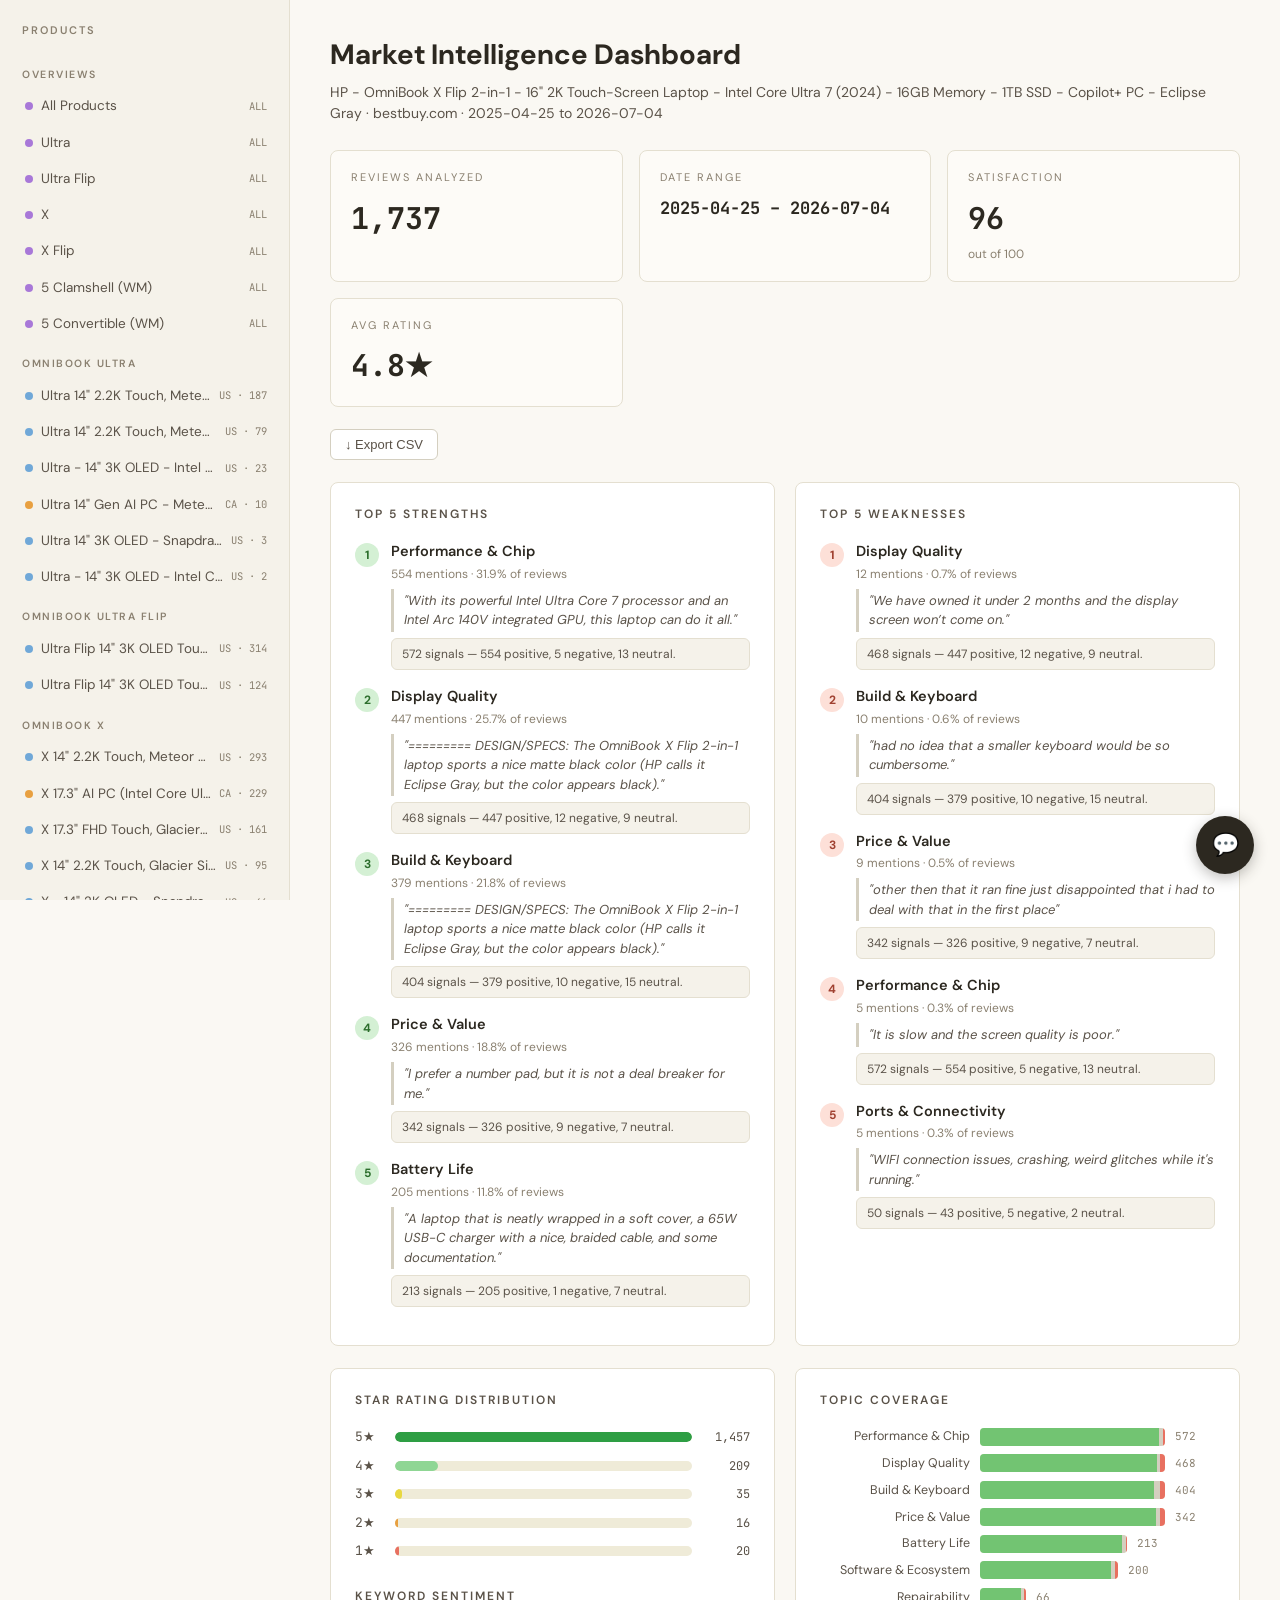
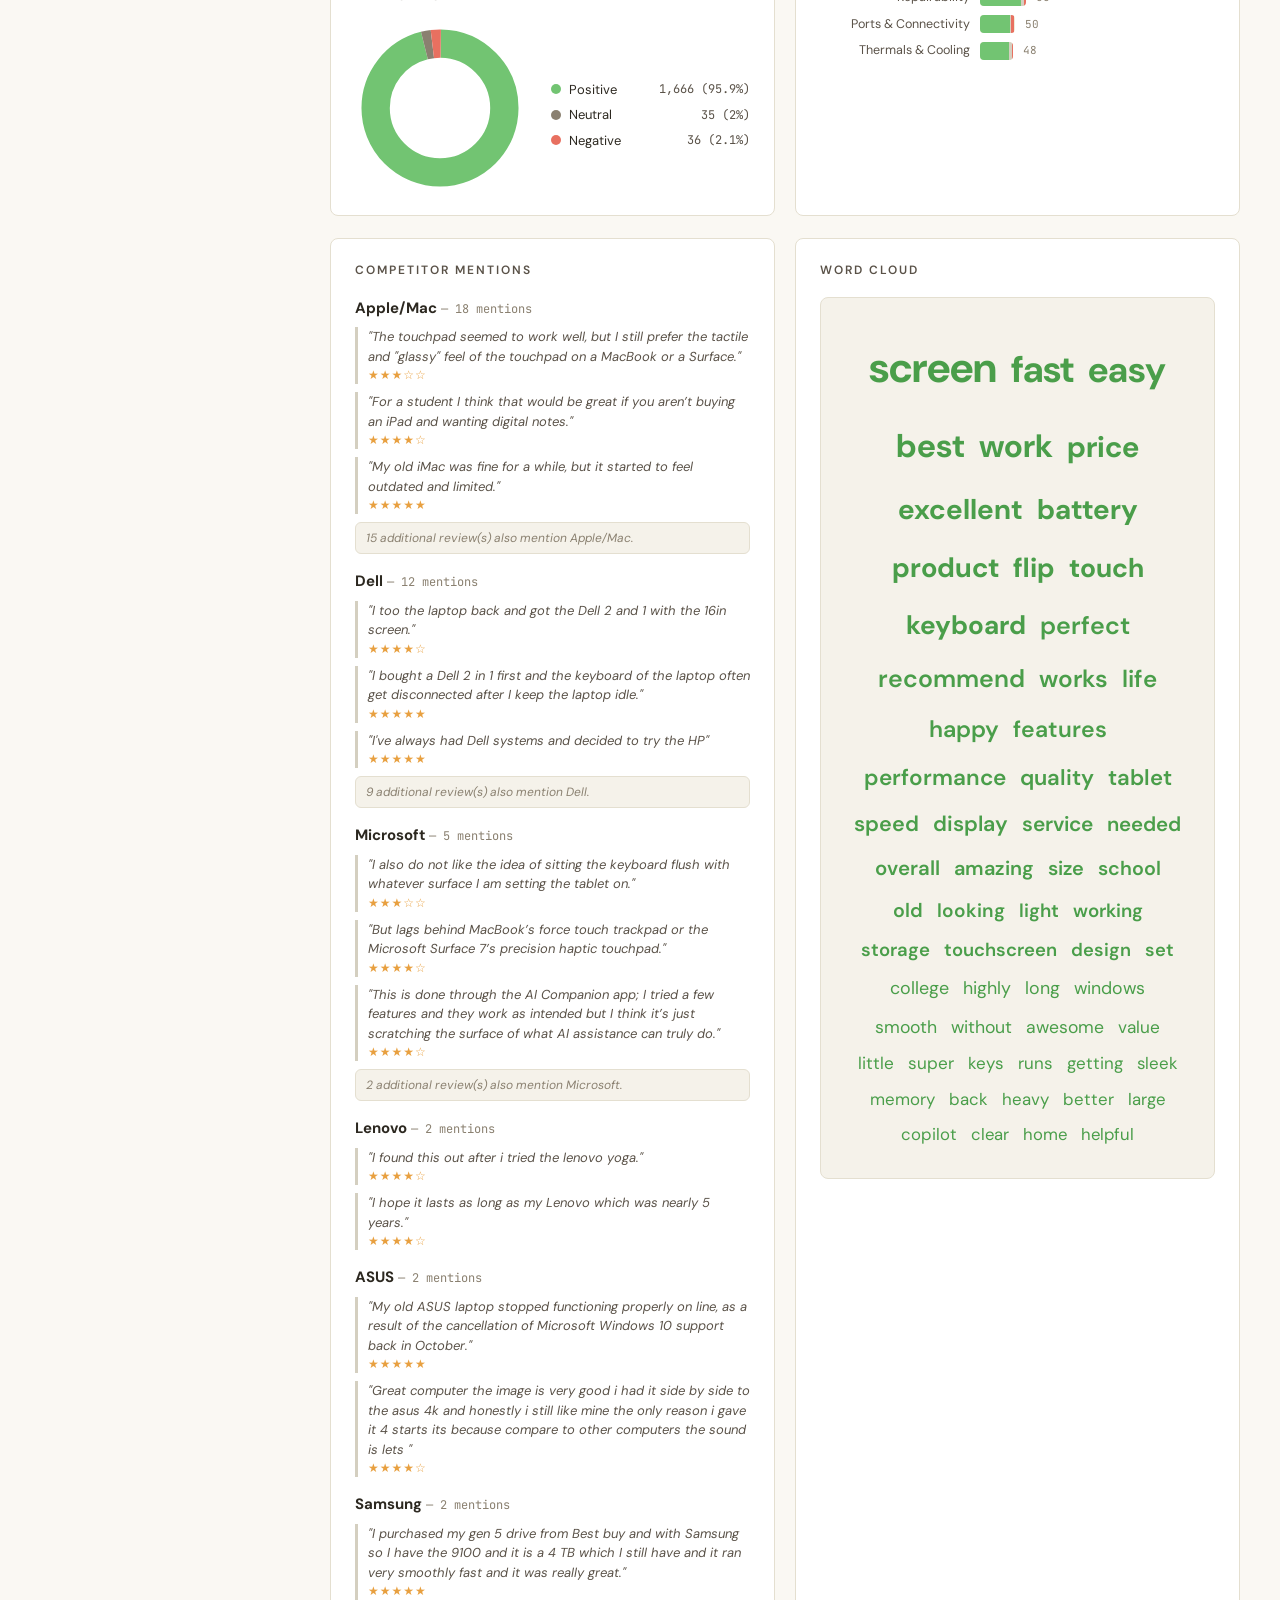
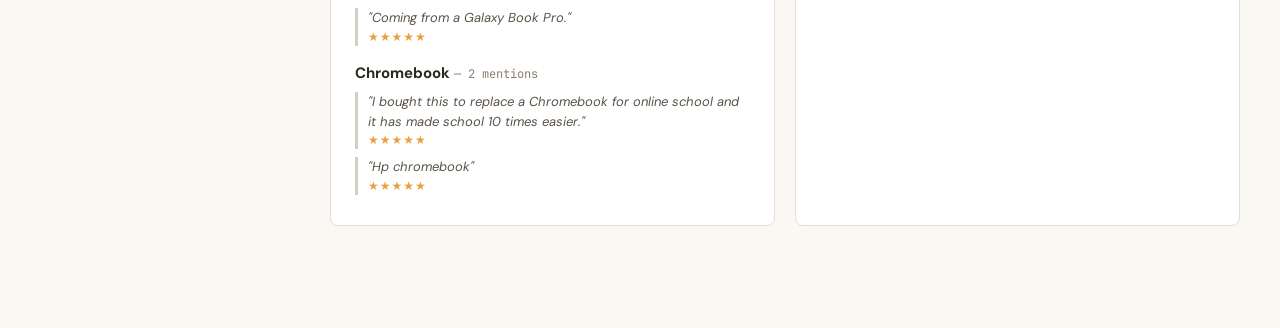
==== docs/index.html @ f69da423 "feat: add Walmart OmniBook 5 (14 SKUs, 851 reviews, clamshell/convertible series)" ====
<!DOCTYPE html>
<html lang="en">
<head>
<meta charset="UTF-8">
<meta name="viewport" content="width=device-width, initial-scale=1.0">
<title>Market Intelligence Dashboard — HP OmniBook Ultra / X</title>
<link rel="icon" href="data:image/svg+xml,<svg xmlns=%22http://www.w3.org/2000/svg%22 viewBox=%220 0 100 100%22><text y=%22.9em%22 font-size=%2290%22>📊</text></svg>">
<link href="https://fonts.googleapis.com/css2?family=JetBrains+Mono:wght@400;600;700&family=Instrument+Serif:ital@0;1&family=DM+Sans:wght@400;500;600;700&display=swap" rel="stylesheet">
<link rel="stylesheet" href="style-guide.css">
<style>
body { margin:0; display:flex; min-height:100vh; }
/* ── Sidebar ── */
#sidebar { width:290px; flex-shrink:0; background:var(--bg2); border-right:1px solid var(--border);
  padding:22px 0; position:sticky; top:0; height:100vh; overflow-y:auto; box-sizing:border-box; }
#sidebar h2 { font-size:11px; letter-spacing:2px; color:var(--text-mute); font-weight:600;
  text-transform:uppercase; padding:0 22px; margin:0 0 14px; }
.side-group { font-size:10.5px; letter-spacing:1.5px; text-transform:uppercase; color:var(--text-mute);
  padding:14px 22px 6px; font-weight:600; }
.side-item { display:flex; align-items:center; gap:8px; padding:8px 22px; cursor:pointer;
  font-size:13.5px; color:var(--text-mid); border-left:3px solid transparent; }
.side-item:hover { background:var(--bg3); }
.side-item.active { background:#fff; border-left-color:var(--accent); color:var(--text); font-weight:600; }
.side-dot { width:8px; height:8px; border-radius:50%; flex-shrink:0; }
.side-name { flex:1; overflow:hidden; text-overflow:ellipsis; white-space:nowrap; }
.side-meta { font-family:'JetBrains Mono',monospace; font-size:10.5px; color:var(--text-mute); }
/* ── Main ── */
#main { flex:1; padding:34px 40px 80px; max-width:1560px; box-sizing:border-box; min-width:0; }
#main h1 { font-family:'DM Sans',sans-serif; font-weight:700; font-size:28px; margin:0 0 6px; color:var(--text); }
.subtitle { color:var(--text-mid); font-size:14px; margin-bottom:26px; }
.kpi-row { display:grid; grid-template-columns:repeat(auto-fit,minmax(220px,1fr)); gap:16px; margin-bottom:22px; }
.kpi { background:var(--card2); border:1px solid var(--border); border-radius:var(--radius); padding:18px 20px; }
.kpi .lbl { font-size:11px; letter-spacing:2px; text-transform:uppercase; color:var(--text-mute); margin-bottom:10px; }
.kpi .val { font-family:'JetBrains Mono',monospace; font-size:30px; font-weight:700; color:var(--text); }
.kpi .sub { font-size:12px; color:var(--text-mute); margin-top:4px; }
.grid2 { display:grid; grid-template-columns:1fr 1fr; gap:20px; margin-bottom:22px; }
@media (max-width:1100px){ .grid2{grid-template-columns:1fr;} #sidebar{display:none;} }
.panel { background:var(--card); border:1px solid var(--border); border-radius:var(--radius); padding:22px 24px; }
.panel h3 { font-size:12px; letter-spacing:2px; text-transform:uppercase; color:var(--text-mid);
  font-weight:600; margin:0 0 18px; }
/* S&W */
.sw-item { display:flex; gap:12px; margin-bottom:16px; }
.sw-num { width:24px; height:24px; border-radius:50%; display:flex; align-items:center; justify-content:center;
  font-size:12px; font-weight:700; flex-shrink:0; margin-top:2px; }
.sw-num.s { background:var(--hl-green); color:#2c6e2c; }
.sw-num.w { background:var(--hl-red); color:#a04030; }
.sw-body { flex:1; min-width:0; }
.sw-theme { font-weight:600; font-size:14.5px; color:var(--text); }
.sw-meta { font-size:12px; color:var(--text-mute); margin:2px 0 6px; }
.sw-quote { border-left:3px solid var(--border2); padding:2px 0 2px 10px; font-style:italic;
  font-size:13px; color:var(--text-mid); margin-bottom:6px; }
.sw-signal { background:var(--bg2); border:1px solid var(--border); border-radius:6px; font-size:12px;
  color:var(--text-mid); padding:6px 10px; }
/* bars */
.star-row { display:flex; align-items:center; gap:10px; margin-bottom:9px; font-size:13px; }
.star-lab { width:30px; font-family:'JetBrains Mono',monospace; color:var(--text-mid); }
.star-track { flex:1; height:10px; background:var(--bg3); border-radius:5px; overflow:hidden; }
.star-fill { height:100%; border-radius:5px; }
.star-n { width:48px; text-align:right; font-family:'JetBrains Mono',monospace; font-size:12px; color:var(--text-mid); }
.topic-row { display:flex; align-items:center; gap:10px; margin-bottom:8px; font-size:12.5px; }
.topic-lab { width:150px; text-align:right; color:var(--text-mid); flex-shrink:0; }
.topic-track { flex:1; height:18px; background:var(--bg3); border-radius:4px; overflow:hidden; display:flex; }
.topic-track div { height:100%; }
.topic-n { width:40px; font-family:'JetBrains Mono',monospace; font-size:11px; color:var(--text-mute); }
/* donut legend */
.legend { display:flex; flex-direction:column; gap:6px; font-size:13px; margin-top:14px; }
.legend div { display:flex; align-items:center; gap:8px; }
.legend .sw { width:10px; height:10px; border-radius:50%; }
.legend .n { margin-left:auto; font-family:'JetBrains Mono',monospace; font-size:12px; color:var(--text-mid); }
/* competitors / wordcloud */
.comp-brand { font-weight:700; font-size:15px; margin:16px 0 8px; }
.comp-brand span { font-family:'JetBrains Mono',monospace; font-size:12px; color:var(--text-mute); font-weight:400; }
.comp-quote { border-left:3px solid var(--border2); padding-left:10px; margin-bottom:8px; }
.comp-quote .q { font-style:italic; font-size:13px; color:var(--text-mid); }
.comp-quote .stars { color:#e8a040; font-size:12px; letter-spacing:1px; }
.comp-rest { background:var(--bg2); border:1px solid var(--border); border-radius:6px; padding:6px 10px;
  font-size:12px; color:var(--text-mute); font-style:italic; margin:8px 0 4px; }
#wordcloud { background:var(--bg2); border:1px solid var(--border); border-radius:var(--radius);
  padding:26px; text-align:center; line-height:2.1; }
#wordcloud span { margin:0 7px; display:inline-block; }
.btn-export { display:inline-block; margin-bottom:22px; padding:7px 14px; background:var(--card);
  border:1px solid var(--border2); border-radius:6px; font-size:13px; cursor:pointer; color:var(--text-mid); }
.btn-export:hover { background:var(--bg2); }
#loadmsg { color:var(--text-mute); text-align:center; padding:80px 0; font-size:14px; }
/* planner view */
.ptable { width:100%; border-collapse:collapse; font-size:12.5px; }
.ptable th { text-align:left; font-size:10.5px; letter-spacing:1.5px; text-transform:uppercase;
  color:var(--text-mute); padding:6px 10px; border-bottom:1px solid var(--border2); }
.ptable td { padding:7px 10px; border-bottom:1px solid var(--border); color:var(--text-mid); vertical-align:top; }
.ptable td.mono, .ptable .mono td { font-family:'JetBrains Mono',monospace; font-size:11.5px; }
.ptable tr:last-child td { border-bottom:none; }
.pill { display:inline-block; padding:2px 8px; border-radius:10px; font-size:11px; margin:1px 2px 1px 0; }
.pill.bad { background:var(--hl-red); color:#a04030; }
.pill.good { background:var(--hl-green); color:#2c6e2c; }
.callout { border-radius:8px; padding:14px 16px; font-size:13.5px; margin-bottom:14px; }
.callout.good { background:var(--hl-green); border:1px solid var(--hl-green-b); color:#234f23; }
.callout.warn { background:var(--hl-yellow); border:1px solid var(--hl-yellow-b); color:#5a5220; }
.heatcell { display:inline-block; min-width:38px; text-align:center; border-radius:4px; padding:2px 4px;
  font-family:'JetBrains Mono',monospace; font-size:11px; }
</style>
<style>
/* ── AI chat (bottom-right) ── */
#aiToggle { position:fixed; right:26px; bottom:26px; width:58px; height:58px; border-radius:50%;
  background:#2c2820; color:#fff; border:none; cursor:pointer; font-size:22px; z-index:60;
  box-shadow:0 4px 14px rgba(44,40,32,.3); }
#aiPanel { position:fixed; right:26px; bottom:96px; width:390px; max-height:560px; background:var(--card);
  border:1px solid var(--border2); border-radius:12px; box-shadow:0 8px 30px rgba(44,40,32,.18);
  display:none; flex-direction:column; overflow:hidden; z-index:60; }
#aiPanel.open { display:flex; }
.ai-head { padding:14px 16px; background:var(--bg2); border-bottom:1px solid var(--border);
  font-weight:600; font-size:14px; display:flex; justify-content:space-between; align-items:center; }
.ai-head button { border:none; background:none; cursor:pointer; font-size:16px; color:var(--text-mute); }
.ai-ctx { font-size:11px; color:var(--text-mute); font-weight:400; margin-top:2px; }
#aiMsgs { flex:1; overflow-y:auto; padding:14px; display:none; flex-direction:column; gap:10px; min-height:200px; }
.msg { max-width:85%; padding:9px 12px; border-radius:10px; font-size:13px; line-height:1.5; white-space:pre-wrap; }
.msg.user { align-self:flex-end; background:var(--hl-blue); color:var(--text); }
.msg.bot { align-self:flex-start; background:var(--bg2); border:1px solid var(--border); color:var(--text); }
.msg.bot table { border-collapse:collapse; margin:6px 0; font-size:11.5px; display:block;
  overflow-x:auto; max-width:100%; white-space:nowrap; }
.msg.bot td, .msg.bot th { border:1px solid var(--border2); padding:4px 8px; text-align:left; }
.msg.bot th { background:var(--bg3); font-weight:600; }
.msg.bot code { background:var(--bg3); padding:1px 4px; border-radius:4px; font-size:11px; }
.msg.sys { align-self:center; font-size:12px; color:var(--text-mute); background:none; }
#aiLogin { padding:22px 18px; display:flex; flex-direction:column; gap:10px; }
#aiLogin input, #aiInputRow input { padding:9px 12px; border:1px solid var(--border2); border-radius:8px;
  font-size:13px; font-family:'DM Sans',sans-serif; outline:none; background:var(--card2); color:var(--text); }
#aiLogin button, #aiInputRow button { padding:9px 14px; background:#2c2820; color:#fff; border:none;
  border-radius:8px; font-size:13px; cursor:pointer; }
#aiErr { color:var(--red); font-size:12px; min-height:14px; }
#aiQuick { display:none; flex-wrap:wrap; gap:6px; padding:0 14px 10px; }
#aiQuick button { font-size:11.5px; padding:5px 10px; border-radius:20px; border:1px solid var(--border2);
  background:var(--card2); cursor:pointer; color:var(--text-mid); }
#aiInputRow { display:none; gap:8px; padding:12px 14px; border-top:1px solid var(--border); }
#aiInputRow input { flex:1; }
</style>
</head>
<body>
<nav id="sidebar">
  <h2>Products</h2>
  <div id="sideList"></div>
</nav>
<main id="main">
  <h1>Market Intelligence Dashboard</h1>
  <div class="subtitle" id="subtitle">Loading…</div>
  <div id="loadmsg">Loading data…</div>
  <div id="content" style="display:none">
    <div class="kpi-row">
      <div class="kpi"><div class="lbl">Reviews Analyzed</div><div class="val" id="kTotal">–</div></div>
      <div class="kpi"><div class="lbl">Date Range</div><div class="val" id="kRange" style="font-size:17px;line-height:1.5">–</div></div>
      <div class="kpi"><div class="lbl">Satisfaction</div><div class="val" id="kSat">–</div><div class="sub">out of 100</div></div>
      <div class="kpi"><div class="lbl">Avg Rating</div><div class="val" id="kAvg">–</div></div>
    </div>
    <button class="btn-export" id="btnCsv">↓ Export CSV</button>
    <div class="grid2">
      <div class="panel"><h3>Top 5 Strengths</h3><div id="strengths"></div></div>
      <div class="panel"><h3>Top 5 Weaknesses</h3><div id="weaknesses"></div></div>
    </div>
    <div class="grid2">
      <div class="panel">
        <h3>Star Rating Distribution</h3><div id="starBars"></div>
        <h3 style="margin-top:26px">Keyword Sentiment</h3>
        <div style="display:flex;align-items:center;gap:26px">
          <svg id="donut" width="170" height="170" viewBox="0 0 42 42"></svg>
          <div class="legend" id="sentLegend" style="flex:1"></div>
        </div>
      </div>
      <div class="panel"><h3>Topic Coverage</h3><div id="topicBars"></div></div>
    </div>
    <div class="grid2">
      <div class="panel"><h3>Competitor Mentions</h3><div id="competitors"></div></div>
      <div class="panel"><h3>Word Cloud</h3><div id="wordcloud"></div></div>
    </div>
    <div id="plannerWrap" style="display:none">
      <div class="grid2">
        <div class="panel">
          <h3>Planner · Iteration Priorities <span style="letter-spacing:0;text-transform:none;font-weight:400;color:var(--text-mute)">(attention × pain)</span></h3>
          <div id="pCallouts"></div>
          <table class="ptable"><thead><tr><th>#</th><th>Topic</th><th>Attention</th><th>Neg rate</th><th>Priority</th></tr></thead>
          <tbody id="pPriorities"></tbody></table>
        </div>
        <div class="panel">
          <h3>Planner · Launch-Wave Cohorts <span style="letter-spacing:0;text-transform:none;font-weight:400;color:var(--text-mute)">(by first-review year)</span></h3>
          <table class="ptable"><thead><tr><th>Wave</th><th>Models</th><th>Reviews</th><th>Avg ★</th><th>Neg %</th><th>Top complaints</th></tr></thead>
          <tbody id="pCohorts"></tbody></table>
          <h3 style="margin-top:22px">Planner · Quarterly Quality Trend</h3>
          <table class="ptable mono"><thead><tr id="pQHead"></tr></thead><tbody id="pQuarterly"></tbody></table>
        </div>
      </div>
      <div class="panel" style="margin-bottom:22px">
        <h3>Planner · Model Breakdown</h3>
        <table class="ptable"><thead><tr><th>Model</th><th>Mkt</th><th>Reviews</th><th>Avg ★</th><th>Sat %</th><th>First review</th><th>Top complaint</th></tr></thead>
        <tbody id="pBreakdown"></tbody></table>
      </div>
    </div>
  </div>
</main>
<button id="aiToggle" title="Ask AI">💬</button>
<div id="aiPanel">
  <div class="ai-head">
    <div>Review AI Assistant<div class="ai-ctx" id="aiCtx"></div></div>
    <button id="aiClose">✕</button>
  </div>
  <div id="aiLogin">
    <div style="font-size:13px;color:var(--text-mid)">Enter your team access token to start.</div>
    <input type="password" id="aiToken" placeholder="Access token">
    <button id="aiLoginBtn">Enter</button>
    <div id="aiErr"></div>
  </div>
  <div id="aiMsgs"></div>
  <div id="aiQuick">
    <button data-q="What are the most common complaints about this product?">Common complaints</button>
    <button data-q="Summarize the top strengths with examples.">Top strengths</button>
    <button data-q="How does it compare with competitors mentioned in reviews?">vs competitors</button>
  </div>
  <div id="aiInputRow">
    <input id="aiInput" placeholder="Ask about this product's reviews…">
    <button id="aiSend">Send</button>
  </div>
</div>
<script>
const SERIES_LABEL = {Ultra:"OmniBook Ultra", UltraFlip:"OmniBook Ultra Flip", X:"OmniBook X", XFlip:"OmniBook X Flip", FiveClamshell:"OmniBook 5 Clamshell (Walmart)", FiveConvertible:"OmniBook 5 Convertible (Walmart)"};
const SERIES_ORDER = ["Ultra","UltraFlip","X","XFlip","FiveClamshell","FiveConvertible"];
const COLORS = {pos:"#72c472", neu:"#8a8070", neg:"#e87060"};
const OVERVIEWS = [
  {product_key:"all",              name:"All Products",   series_label:"Portfolio"},
  {product_key:"series_ultra",     name:"Ultra",          series_label:"Series"},
  {product_key:"series_ultraflip", name:"Ultra Flip",     series_label:"Series"},
  {product_key:"series_x",         name:"X",              series_label:"Series"},
  {product_key:"series_xflip",     name:"X Flip",         series_label:"Series"},
  {product_key:"series_5clam",     name:"5 Clamshell (WM)", series_label:"Series"},
  {product_key:"series_5flip",     name:"5 Convertible (WM)", series_label:"Series"},
];
let manifest = [], current = null, reviewsCache = {};

const $ = id => document.getElementById(id);
const esc = s => (s||"").replace(/[&<>"]/g, c => ({"&":"&amp;","<":"&lt;",">":"&gt;",'"':"&quot;"}[c]));

async function j(path) { const r = await fetch(path); if (!r.ok) throw new Error(path+" → "+r.status); return r.json(); }

async function init() {
  try { manifest = (await j("data/manifest.json")).products || (await j("data/manifest.json")); }
  catch (e) { $("loadmsg").textContent = "Could not load manifest: " + e.message +
    " — if opening locally, run: python -m http.server 8080 (fetch is blocked on file://)"; return; }
  if (!Array.isArray(manifest)) manifest = Object.values(manifest);
  manifest.forEach(p => { p.review_count = p.review_count ?? p.total ?? 0; });
  manifest = manifest.filter(p => p.review_count > 0);
  renderSidebar();
  const fromHash = location.hash.slice(1);
  const first = manifest.find(p => p.product_key === fromHash) ||
                manifest.slice().sort((a,b)=>(b.review_count||0)-(a.review_count||0))[0];
  if (first) select(first.product_key);
}

function renderSidebar() {
  const box = $("sideList"); box.innerHTML = "";
  const og = document.createElement("div");
  og.className = "side-group"; og.textContent = "Overviews";
  box.appendChild(og);
  for (const o of OVERVIEWS) {
    const el = document.createElement("div");
    el.className = "side-item"; el.id = "side_" + o.product_key;
    el.innerHTML = `<span class="side-dot" style="background:var(--hl-purple-b)"></span>
      <span class="side-name">${esc(o.name)}</span><span class="side-meta">ALL</span>`;
    el.onclick = () => select(o.product_key);
    box.appendChild(el);
  }
  for (const s of SERIES_ORDER) {
    const items = manifest.filter(p => p.series === s);
    if (!items.length) continue;
    const g = document.createElement("div");
    g.className = "side-group"; g.textContent = SERIES_LABEL[s] || s;
    box.appendChild(g);
    items.sort((a,b)=>(b.review_count||0)-(a.review_count||0));
    for (const p of items) {
      const el = document.createElement("div");
      el.className = "side-item"; el.id = "side_" + p.product_key;
      const dot = p.retailer === "walmart" ? "var(--hl-yellow-b)" : (p.market === "US" ? "var(--accent)" : "var(--hl-orange-b)");
      const mkt = p.retailer === "walmart" ? "WM" : p.market;
      el.innerHTML = `<span class="side-dot" style="background:${dot}"></span>
        <span class="side-name" title="${esc(p.name)}">${esc(shortName(p))}</span>
        <span class="side-meta">${mkt} · ${p.review_count ?? "?"}</span>`;
      el.onclick = () => select(p.product_key);
      box.appendChild(el);
    }
  }
}

function shortName(p) {
  let n = (p.name||p.product_key).replace(/^HP\s*[-–]?\s*/i,"").replace(/OmniBook\s*/i,"")
    .replace(/(Copilot\+?\s*PC|2[- ]in[- ]1|Touch[- ]?Screen|Touchscreen|Laptop)/gi,"").replace(/\s+/g," ").trim();
  return n.length > 34 ? n.slice(0,34)+"…" : n;
}

async function select(key) {
  const ov = OVERVIEWS.find(o => o.product_key === key);
  current = ov ? { ...ov, market:"US+CA", review_count:0, overview:true }
              : manifest.find(p => p.product_key === key);
  if (!current) return;
  location.hash = key;
  document.querySelectorAll(".side-item").forEach(e => e.classList.remove("active"));
  const el = $("side_"+key); if (el) el.classList.add("active");
  $("loadmsg").style.display = "block"; $("content").style.display = "none";
  try {
    const base = "data/" + key + "/";
    const [summary, topics, sw, wc, comp] = await Promise.all([
      j(base+"summary.json"), j(base+"topics.json"), j(base+"strengths_weaknesses.json"),
      j(base+"wordcloud.json"), j(base+"competitors_detail.json")]);
    render(summary, topics, sw, wc, comp);
    if (current.overview) {
      try {
        const [planner, breakdown] = await Promise.all([j(base+"planner.json"), j(base+"products_breakdown.json")]);
        renderPlanner(planner, breakdown);
        current.review_count = planner.reviews_total;
        $("plannerWrap").style.display = "block";
      } catch (e) { $("plannerWrap").style.display = "none"; }
    } else {
      $("plannerWrap").style.display = "none";
    }
    $("aiCtx").textContent = "Context: " + (current.overview ? current.name + " overview" : shortName(current)) + " (" + current.market + ")";
  } catch (e) { $("loadmsg").textContent = "Could not load product data: " + e.message; return; }
  $("loadmsg").style.display = "none"; $("content").style.display = "block";
}
function render(s, topics, sw, wc, comp) {
  $("subtitle").textContent = s.product + " · " + (s.source || ("Best Buy " + s.market)) + " · " + s.date_range;
  $("kTotal").textContent = s.total.toLocaleString();
  $("kRange").textContent = s.date_range.replace(" to ", " – ");
  $("kSat").textContent = Math.round(s.satisfaction_score);
  $("kAvg").textContent = s.avg_rating.toFixed(1) + "★";

  // S&W
  for (const [id, list, cls] of [["strengths", sw.strengths, "s"], ["weaknesses", sw.weaknesses, "w"]]) {
    $(id).innerHTML = list.map((it, i) => {
      const t = topics.find(t => t.label === it.theme) || {};
      return `<div class="sw-item"><div class="sw-num ${cls}">${i+1}</div><div class="sw-body">
        <div class="sw-theme">${esc(it.theme)}</div>
        <div class="sw-meta">${it.count} mentions · ${it.pct_of_reviews}% of reviews</div>
        ${(it.quotes||[]).slice(0,1).map(q => `<div class="sw-quote">"${esc(q)}"</div>`).join("")}
        <div class="sw-signal">${t.total||0} signals — ${t.positive||0} positive, ${t.negative||0} negative, ${t.neutral||0} neutral.</div>
      </div></div>`;
    }).join("");
  }

  // Star bars
  const starColors = {5:"#2e9e44",4:"#8fd694",3:"#e8d840",2:"#e8a040",1:"#e87060"};
  const maxStar = Math.max(...Object.values(s.star_distribution), 1);
  $("starBars").innerHTML = [5,4,3,2,1].map(st => {
    const n = s.star_distribution[st] || 0;
    return `<div class="star-row"><span class="star-lab">${st}★</span>
      <div class="star-track"><div class="star-fill" style="width:${n/maxStar*100}%;background:${starColors[st]}"></div></div>
      <span class="star-n">${n.toLocaleString()}</span></div>`;
  }).join("");

  // Donut (SVG)
  const seg = [["positive",COLORS.pos],["neutral",COLORS.neu],["negative",COLORS.neg]];
  let off = 25, svg = "";
  for (const [k, col] of seg) {
    const pct = s.sentiment[k+"_pct"];
    svg += `<circle cx="21" cy="21" r="15.9" fill="none" stroke="${col}" stroke-width="7"
      stroke-dasharray="${pct} ${100-pct}" stroke-dashoffset="${off}"></circle>`;
    off -= pct;
  }
  $("donut").innerHTML = svg;
  $("sentLegend").innerHTML = seg.map(([k,col]) =>
    `<div><span class="sw" style="background:${col}"></span>${k[0].toUpperCase()+k.slice(1)}
     <span class="n">${s.sentiment[k].toLocaleString()} (${s.sentiment[k+"_pct"]}%)</span></div>`).join("");

  // Topic coverage
  const maxT = Math.max(...topics.map(t => t.total), 1);
  $("topicBars").innerHTML = topics.map(t => {
    const w = t.total / maxT * 100;
    const pp = t.total ? t.positive/t.total*100 : 0, np = t.total ? t.negative/t.total*100 : 0;
    return `<div class="topic-row"><span class="topic-lab">${esc(t.label)}</span>
      <div class="topic-track" style="max-width:${w}%">
        <div style="width:${pp}%;background:${COLORS.pos}"></div>
        <div style="width:${100-pp-np}%;background:#d4cfc0"></div>
        <div style="width:${np}%;background:${COLORS.neg}"></div>
      </div><span class="topic-n">${t.total}</span></div>`;
  }).join("");

  // Competitors
  $("competitors").innerHTML = (comp.competitors||[]).length ? comp.competitors.map(c => `
    <div class="comp-brand">${esc(c.brand)} <span>— ${c.total_mentions} mentions</span></div>
    ${c.reviews.map(r => `<div class="comp-quote"><div class="q">"${esc((r.excerpt||r.body||r.title||"").slice(0,200))}"</div>
      <div class="stars">${"★".repeat(r.rating)}${"☆".repeat(5-r.rating)}</div></div>`).join("")}
    ${c.summary_of_remaining ? `<div class="comp-rest">${esc(c.summary_of_remaining)}</div>` : ""}
  `).join("") : '<div style="color:var(--text-mute);font-size:13px">No competitor mentions found.</div>';

  // Word cloud
  const maxW = Math.max(...wc.map(w => w.count), 1);
  $("wordcloud").innerHTML = wc.map(w => {
    const size = 12 + (w.count / maxW) * 30;
    const col = w.sentiment === "positive" ? "#4a9e4a" : w.sentiment === "negative" ? "#e87060" : "#8a8070";
    const weight = size > 26 ? 700 : size > 18 ? 600 : 400;
    return `<span style="font-size:${size}px;color:${col};font-weight:${weight}">${esc(w.word)}</span>`;
  }).join("");
}

// CSV export
$("btnCsv").onclick = async () => {
  if (!current) return;
  const key = current.product_key;
  if (!reviewsCache[key]) {
    if (current.overview) {
      const planner = await j("data/"+key+"/planner.json");
      const parts = await Promise.all(planner.members.map(m => j("data/"+m+"/reviews_sanitized.json")));
      reviewsCache[key] = parts.flat();
    } else {
      reviewsCache[key] = await j("data/"+key+"/reviews_sanitized.json");
    }
  }
  const rows = reviewsCache[key];
  const cols = ["review_id","submitted_at","rating","title","body","product_name","topics","competitors","is_recommended","helpful_votes","verified","market","sku"];
  const csv = [cols.join(",")].concat(rows.map(r => cols.map(c => {
    let v = r[c]; v = v === null || v === undefined ? "" : String(v);
    return '"' + v.replace(/"/g,'""').replace(/\r?\n/g," ") + '"';
  }).join(","))).join("\n");
  const a = document.createElement("a");
  a.href = URL.createObjectURL(new Blob(["﻿"+csv], {type:"text/csv"}));
  a.download = key + "_reviews.csv"; a.click();
};

// ── AI chat ──────────────────────────────────────────────────────────────
const WORKER_URL = "https://gemini-proxy.claire654789.workers.dev";
let aiToken = "", aiHistory = [];

$("aiToggle").onclick = () => $("aiPanel").classList.toggle("open");
$("aiClose").onclick = () => $("aiPanel").classList.remove("open");
$("aiLoginBtn").onclick = aiLogin;
$("aiToken").addEventListener("keydown", e => { if (e.key === "Enter") aiLogin(); });
$("aiSend").onclick = aiSendMsg;
$("aiInput").addEventListener("keydown", e => { if (e.key === "Enter") aiSendMsg(); });
$("aiQuick").addEventListener("click", e => {
  const b = e.target.closest("button"); if (!b) return;
  $("aiInput").value = b.dataset.q; aiSendMsg();
});

function addMsg(cls, text) {
  const d = document.createElement("div");
  d.className = "msg " + cls;
  if (cls === "bot") d.innerHTML = renderBot(text); else d.textContent = text;
  $("aiMsgs").appendChild(d);
  $("aiMsgs").scrollTop = $("aiMsgs").scrollHeight;
  return d;
}

function renderBot(text) {
  // 1. JSON contract {text, table:{headers,rows}} from the worker
  const m = text.match(/```json\s*([\s\S]*?)```/);
  if (m) {
    try {
      const o = JSON.parse(m[1]);
      let html = esc(o.text || "");
      if (o.table) html += "<table><tr>" + o.table.headers.map(h=>`<th>${esc(h)}</th>`).join("") + "</tr>" +
        o.table.rows.map(r=>"<tr>"+r.map(c=>`<td>${esc(String(c))}</td>`).join("")+"</tr>").join("") + "</table>";
      return html;
    } catch(e) {}
  }
  // 2. Markdown fallback: tables, bold, bullets, headings
  return renderMarkdown(text);
}

function renderMarkdown(text) {
  const inline = s => esc(s)
    .replace(/\*\*([^*]+)\*\*/g, "<b>$1</b>")
    .replace(/`([^`]+)`/g, "<code>$1</code>");

  // Repair single-line tables (no newline before any pipe): split at row junctions
  if (text.includes("|") && !/\n\s*\|/.test(text)) {
    text = text
      .replace(/\|\s+\|/g, "|\n|")          // "| |" row junction → newline
      .replace(/([:.])\s{2,}\|/g, "$1\n|"); // prose ending before table start
  }

  const lines = text.split(/\r?\n/);
  let html = "", tableRows = [];

  const flushTable = () => {
    if (!tableRows.length) return;
    const rows = tableRows.filter(r => !/^\s*\|?[\s:|-]+\|?\s*$/.test(r)); // drop |---| separator
    html += "<table>" + rows.map((r, i) => {
      const cells = r.replace(/^\s*\|/, "").replace(/\|\s*$/, "").split("|").map(c => c.trim());
      const tag = i === 0 ? "th" : "td";
      return "<tr>" + cells.map(c => `<${tag}>${inline(c)}</${tag}>`).join("") + "</tr>";
    }).join("") + "</table>";
    tableRows = [];
  };

  for (const line of lines) {
    if (/^\s*\|.*\|\s*$/.test(line)) { tableRows.push(line); continue; }
    flushTable();
    const t = line.trim();
    if (t === "") { html += "<br>"; continue; }
    if (/^###?\s+/.test(t)) { html += `<b>${inline(t.replace(/^#+\s+/, ""))}</b><br>`; continue; }
    if (/^[-*]\s+/.test(t)) { html += `&bull; ${inline(t.replace(/^[-*]\s+/, ""))}<br>`; continue; }
    html += inline(t) + "<br>";
  }
  flushTable();
  return html.replace(/(<br>)+$/, "");
}

function aiContextString() {
  if (!current) return "HP OmniBook review dashboard";
  return `Product in view: ${current.name} (${current.product_key}, Best Buy ${current.market}, ` +
         `${current.review_count} reviews). Answer questions using this product's review data.`;
}

async function aiLogin() {
  const t = $("aiToken").value.trim();
  if (!t) { $("aiErr").textContent = "Please enter a token"; return; }
  $("aiLoginBtn").disabled = true; $("aiLoginBtn").textContent = "Verifying…"; $("aiErr").textContent = "";
  try {
    const res = await fetch(WORKER_URL, { method:"POST", headers:{"Content-Type":"application/json"},
      body: JSON.stringify({ token:t, message:"Hello", question:"Hello",
        product_key: current ? current.product_key : "", context:"Test connection" }) });
    if (res.ok) {
      aiToken = t;
      $("aiLogin").style.display = "none";
      $("aiMsgs").style.display = "flex"; $("aiQuick").style.display = "flex"; $("aiInputRow").style.display = "flex";
      addMsg("sys", "Connected. Ask me about " + (current ? shortName(current) : "the products") + ".");
      $("aiInput").focus();
    } else {
      $("aiErr").textContent = res.status === 401 || res.status === 403 ?
        "Invalid token. Ask your team lead for access." : "Connection error (" + res.status + ")";
    }
  } catch (e) { $("aiErr").textContent = "Cannot reach server."; }
  $("aiLoginBtn").disabled = false; $("aiLoginBtn").textContent = "Enter";
}

async function aiSendMsg() {
  const q = $("aiInput").value.trim(); if (!q || !aiToken) return;
  $("aiInput").value = "";
  addMsg("user", q);
  const thinking = addMsg("sys", "Thinking…");
  try {
    const res = await fetch(WORKER_URL, { method:"POST", headers:{"Content-Type":"application/json"},
      body: JSON.stringify({
        token: aiToken,
        product_key: current ? current.product_key : "",
        question: q,
        message: q,                      // legacy worker compatibility
        context: aiContextString(),      // legacy worker compatibility
        history: aiHistory.slice(-8),
      }) });
    thinking.remove();
    if (!res.ok) { addMsg("sys", "Error " + res.status); return; }
    const data = await res.json().catch(() => null);
    const answer = data ? (data.answer || data.text || data.response || JSON.stringify(data)) : await res.text();
    addMsg("bot", answer);
    aiHistory.push({ role:"user", content:q }, { role:"model", content: String(answer).slice(0,2000) });
  } catch (e) { thinking.remove(); addMsg("sys", "Network error."); }
}

function heat(v) {
  if (v === null || v === undefined) return '<span class="heatcell" style="background:var(--bg3);color:var(--text-mute)">–</span>';
  const bg = v >= 15 ? "var(--hl-red)" : v >= 7 ? "var(--hl-yellow)" : "var(--hl-green)";
  return `<span class="heatcell" style="background:${bg}">${v}%</span>`;
}

function renderPlanner(p, breakdown) {
  const big = p.biggest_strength;
  const top = p.iteration_priorities[0];
  $("pCallouts").innerHTML =
    (big ? `<div class="callout good"><b>Biggest strength:</b> ${esc(big.label)} — ${big.positive.toLocaleString()} positive mentions (${big.attention_share}% of all topic signals, only ${big.negative_rate}% negative)</div>` : "") +
    (top ? `<div class="callout warn"><b>Fix first:</b> ${esc(top.label)} — buyers talk about it (${top.attention_share}% attention) and it has the worst pain score (${top.negative_rate}% negative)</div>` : "");
  $("pPriorities").innerHTML = p.iteration_priorities.map((t, i) => `
    <tr><td class="mono">${i+1}</td><td><b>${esc(t.label)}</b></td>
    <td class="mono">${t.attention_share}%</td><td>${heat(t.negative_rate)}</td>
    <td class="mono">${t.priority_score}</td></tr>`).join("");

  $("pCohorts").innerHTML = p.cohorts.map(c => `
    <tr><td class="mono"><b>${c.cohort}</b></td><td class="mono">${c.products}</td>
    <td class="mono">${c.reviews.toLocaleString()}</td><td class="mono">${c.avg_rating}</td>
    <td>${heat(c.neg_rate)}</td>
    <td>${c.top_complaints.map(x => `<span class="pill bad">${esc(x.label)} ${x.count}</span>`).join("")}</td></tr>`).join("");

  $("pQHead").innerHTML = "<th>Quarter</th><th>Rev</th><th>Avg ★</th><th>Neg%</th>" +
    p.top5_topics.map(t => `<th>${esc(t.label.split(" ")[0].replace("&",""))}</th>`).join("");
  $("pQuarterly").innerHTML = p.quarterly.map(q => `
    <tr><td>${q.quarter}</td><td>${q.reviews}</td><td>${q.avg_rating}</td><td>${heat(q.neg_rate)}</td>
    ${p.top5_topics.map(t => `<td>${heat(q.topic_neg_rate[t.topic])}</td>`).join("")}</tr>`).join("");

  $("pBreakdown").innerHTML = breakdown.map(m => `
    <tr><td><a href="#${m.product_key}" onclick="select('${m.product_key}')" style="color:var(--accent);text-decoration:none">${esc(m.name.slice(0,60))}</a></td>
    <td class="mono">${m.market}</td><td class="mono">${m.reviews.toLocaleString()}</td>
    <td class="mono">${m.avg_rating}</td><td class="mono">${m.satisfaction}</td>
    <td class="mono">${m.first_review}</td><td><span class="pill bad">${esc(m.top_complaint)}</span></td></tr>`).join("");
}

init();
</script>
</body>
</html>
---- docs/style-guide.css ----
/*
 * MacBook Neo Market Intelligence — Shared Style Guide
 * All :root tokens and reusable component classes.
 * Import or link this file in any dashboard page.
 */

/* ── Design Tokens ─────────────────────────────────────────────────────────── */
:root {
  /* Backgrounds */
  --bg:        #faf8f3;
  --bg2:       #f5f2ea;
  --bg3:       #efebd8;

  /* Cards */
  --card:      #ffffff;
  --card2:     #fdfbf7;

  /* Borders */
  --border:    #e4dfd0;
  --border2:   #d4cfc0;

  /* Text */
  --text:      #2c2820;
  --text-mid:  #5a5248;
  --text-mute: #8a8070;

  /* Highlight color pairs (background / border+text) */
  --hl-yellow:   #fff0a0;  --hl-yellow-b: #e8d840;
  --hl-green:    #d4f0d4;  --hl-green-b:  #72c472;
  --hl-blue:     #d4e8f8;  --hl-blue-b:   #70a8d8;
  --hl-orange:   #fde8c8;  --hl-orange-b: #e8a040;
  --hl-pink:     #f8d8e8;  --hl-pink-b:   #d87898;
  --hl-purple:   #e8d8f8;  --hl-purple-b: #a878d8;
  --hl-teal:     #d0f0ec;  --hl-teal-b:   #50b0a8;
  --hl-red:      #fde0d8;  --hl-red-b:    #e87060;

  /* Semantic aliases — keep JS/template references working */
  --green:    #72c472;
  --red:      #e87060;
  --yellow:   #e8d840;
  --muted:    #8a8070;
  --accent:   #70a8d8;
  --accent2:  #a878d8;
  --surface:  var(--card);
  --surface2: var(--bg2);

  --radius: 8px;
}

/* ── Fonts ──────────────────────────────────────────────────────────────────── */
/* Include this <link> in <head>:
   https://fonts.googleapis.com/css2?family=JetBrains+Mono:wght@400;600;700
   &family=Instrument+Serif:ital@0;1&family=DM+Sans:wght@400;500;600;700
   &display=swap
*/

/* ── Reset & Base ───────────────────────────────────────────────────────────── */
*, *::before, *::after { box-sizing: border-box; margin: 0; padding: 0; }
html { scroll-behavior: smooth; }

body {
  background: var(--bg);
  color: var(--text);
  font-family: 'DM Sans', system-ui, sans-serif;
  font-size: 13px;
  line-height: 1.5;
  min-height: 100vh;
}

::-webkit-scrollbar { width: 6px; height: 6px; }
::-webkit-scrollbar-track { background: var(--bg2); }
::-webkit-scrollbar-thumb { background: var(--border2); border-radius: 3px; }

/* ── Card ───────────────────────────────────────────────────────────────────── */
.card {
  background: var(--card);
  border: 1px solid var(--border);
  border-radius: var(--radius);
  padding: 20px;
}

.card-title {
  font-family: 'DM Sans', sans-serif;
  font-size: 11px;
  font-weight: 700;
  text-transform: uppercase;
  letter-spacing: 0.07em;
  color: var(--text-mute);
  margin-bottom: 14px;
}

/* ── KPI Card ───────────────────────────────────────────────────────────────── */
.kpi-card {
  background: var(--bg2);
  border: 1px solid var(--border);
  border-radius: var(--radius);
  padding: 18px 20px;
  transition: border-color 0.2s;
}
.kpi-card:hover { border-color: var(--border2); }

.kpi-icon  { font-size: 1.1rem; margin-bottom: 8px; }
.kpi-label {
  font-family: 'DM Sans', sans-serif;
  font-size: 10px;
  font-weight: 600;
  text-transform: uppercase;
  letter-spacing: 0.08em;
  color: var(--text-mute);
  margin-bottom: 6px;
}
.kpi-value {
  font-family: 'JetBrains Mono', monospace;
  font-size: 28px;
  font-weight: 700;
  color: var(--text);
  line-height: 1.1;
}
.kpi-sub {
  font-size: 11px;
  color: var(--text-mute);
  margin-top: 5px;
}

/* ── Section Label ──────────────────────────────────────────────────────────── */
.section-label {
  font-family: 'JetBrains Mono', monospace;
  font-size: 10px;
  font-weight: 700;
  text-transform: uppercase;
  letter-spacing: 0.1em;
  color: var(--text-mute);
  margin-bottom: 10px;
  margin-top: 28px;
  display: flex;
  align-items: center;
  gap: 0;
}
.section-dot {
  display: inline-block;
  width: 8px;
  height: 8px;
  border-radius: 50%;
  margin-right: 8px;
  flex-shrink: 0;
}

/* ── Sentiment Badges ───────────────────────────────────────────────────────── */
.sentiment-badge {
  display: inline-block;
  padding: 2px 9px;
  border-radius: 999px;
  font-family: 'JetBrains Mono', monospace;
  font-size: 10px;
  font-weight: 600;
  text-transform: capitalize;
  border: 1px solid transparent;
}
.sentiment-badge.positive {
  background: var(--hl-green);
  color: #2a6a2a;
  border-color: var(--hl-green-b);
}
.sentiment-badge.neutral {
  background: var(--hl-yellow);
  color: #7a6800;
  border-color: var(--hl-yellow-b);
}
.sentiment-badge.negative {
  background: var(--hl-red);
  color: #8a2010;
  border-color: var(--hl-red-b);
}
.sentiment-badge.pending {
  background: var(--bg3);
  color: var(--text-mute);
  border-color: var(--border2);
}

/* ── Topic Pill Tags ────────────────────────────────────────────────────────── */
.topic-tag {
  display: inline-block;
  padding: 2px 8px;
  border-radius: 20px;
  font-family: 'JetBrains Mono', monospace;
  font-size: 10px;
  font-weight: 600;
  border: 1px solid transparent;
  margin: 1px 2px 1px 0;
}
.topic-tag.vs_windows  { background: var(--hl-blue);   border-color: var(--hl-blue-b);   color: #1a4870; }
.topic-tag.price       { background: var(--hl-orange);  border-color: var(--hl-orange-b); color: #6a3c00; }
.topic-tag.battery     { background: var(--hl-green);   border-color: var(--hl-green-b);  color: #1a5a1a; }
.topic-tag.display     { background: var(--hl-purple);  border-color: var(--hl-purple-b); color: #4a1a7a; }
.topic-tag.thermals    { background: var(--hl-red);     border-color: var(--hl-red-b);    color: #6a1800; }
.topic-tag.complaint   { background: var(--hl-pink);    border-color: var(--hl-pink-b);   color: #6a1840; }
.topic-tag.performance { background: var(--hl-teal);    border-color: var(--hl-teal-b);   color: #0a5050; }
.topic-tag.switch      { background: var(--hl-yellow);  border-color: var(--hl-yellow-b); color: #6a5800; }
.topic-tag.port        { background: var(--hl-orange);  border-color: var(--hl-orange-b); color: #6a3c00; }

/* ── Signal Pill ────────────────────────────────────────────────────────────── */
.signal-pill {
  display: inline-block;
  background: var(--bg2);
  border: 1px solid var(--border);
  border-radius: 999px;
  padding: 3px 10px;
  font-family: 'JetBrains Mono', monospace;
  font-size: 10px;
  font-weight: 600;
  color: var(--text-mid);
  margin-top: 10px;
}

/* ── Score Pill ─────────────────────────────────────────────────────────────── */
.score-pill {
  background: var(--bg2);
  border: 1px solid var(--border);
  border-radius: 5px;
  padding: 2px 8px;
  font-family: 'JetBrains Mono', monospace;
  font-size: 11px;
  font-weight: 700;
  color: var(--text-mid);
  white-space: nowrap;
}

/* ── Buttons & Selects ──────────────────────────────────────────────────────── */
select, .btn {
  background: var(--card);
  border: 1px solid var(--border);
  color: var(--text);
  padding: 5px 10px;
  border-radius: 6px;
  font-family: 'DM Sans', sans-serif;
  font-size: 12px;
  cursor: pointer;
  outline: none;
  transition: border-color 0.15s;
}
select:focus, .btn:hover { border-color: var(--border2); }
.btn.active {
  background: var(--text);
  border-color: var(--text);
  color: var(--card);
}

/* ── Skeleton Loader ────────────────────────────────────────────────────────── */
.sk {
  background: linear-gradient(90deg,
    var(--bg2) 25%, var(--bg3) 50%, var(--bg2) 75%);
  background-size: 200% 100%;
  animation: sk-anim 1.4s infinite;
  border-radius: 5px;
  display: inline-block;
}
@keyframes sk-anim {
  0%   { background-position: 200% 0; }
  100% { background-position: -200% 0; }
}
.sk-lg { height: 2rem; width: 75%; }
.sk-sm { height: 0.75em; width: 60%; margin-top: 5px; }

/* ── Error Banner ───────────────────────────────────────────────────────────── */
.error-banner {
  display: none;
  background: var(--hl-red);
  border: 1px solid var(--hl-red-b);
  border-radius: var(--radius);
  padding: 12px 18px;
  color: #8a2010;
  font-size: 12px;
  margin-bottom: 20px;
}
.error-banner code {
  background: rgba(232,112,96,0.15);
  padding: 1px 6px;
  border-radius: 4px;
  font-family: 'JetBrains Mono', monospace;
}
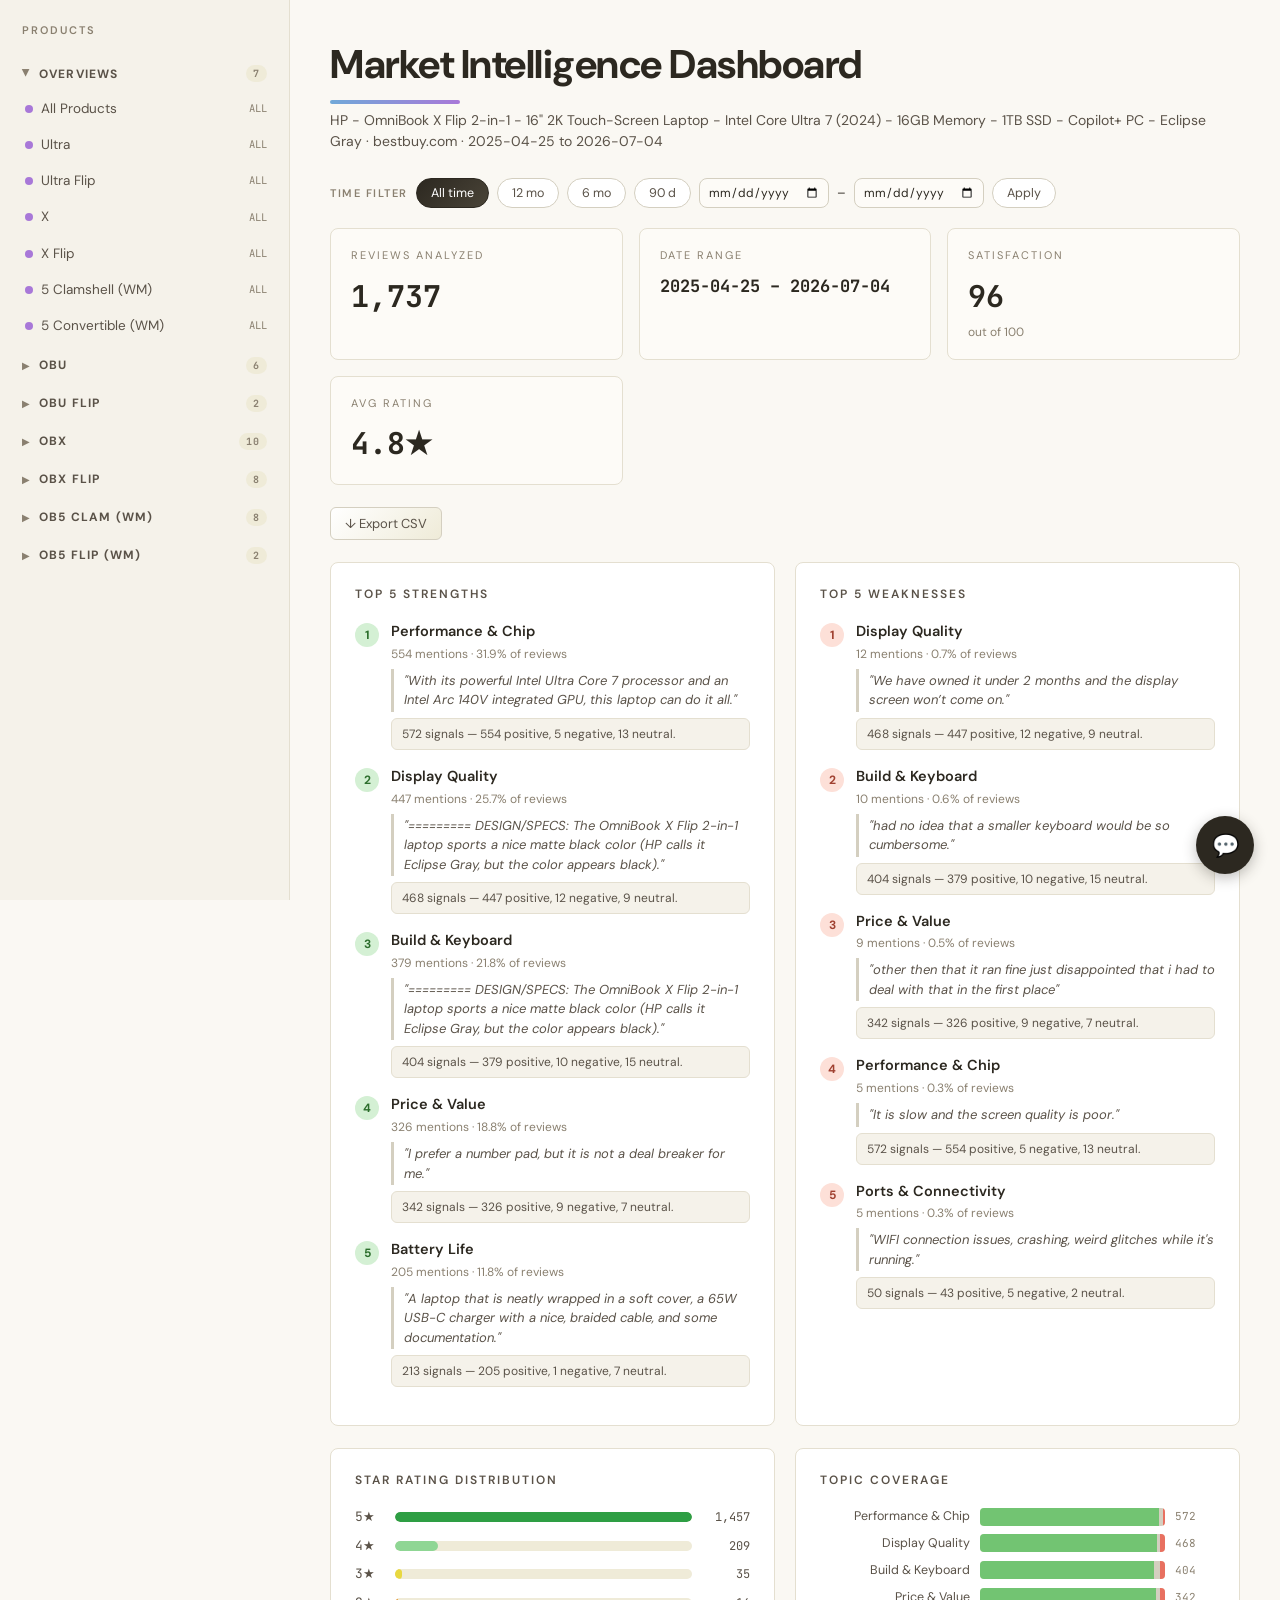
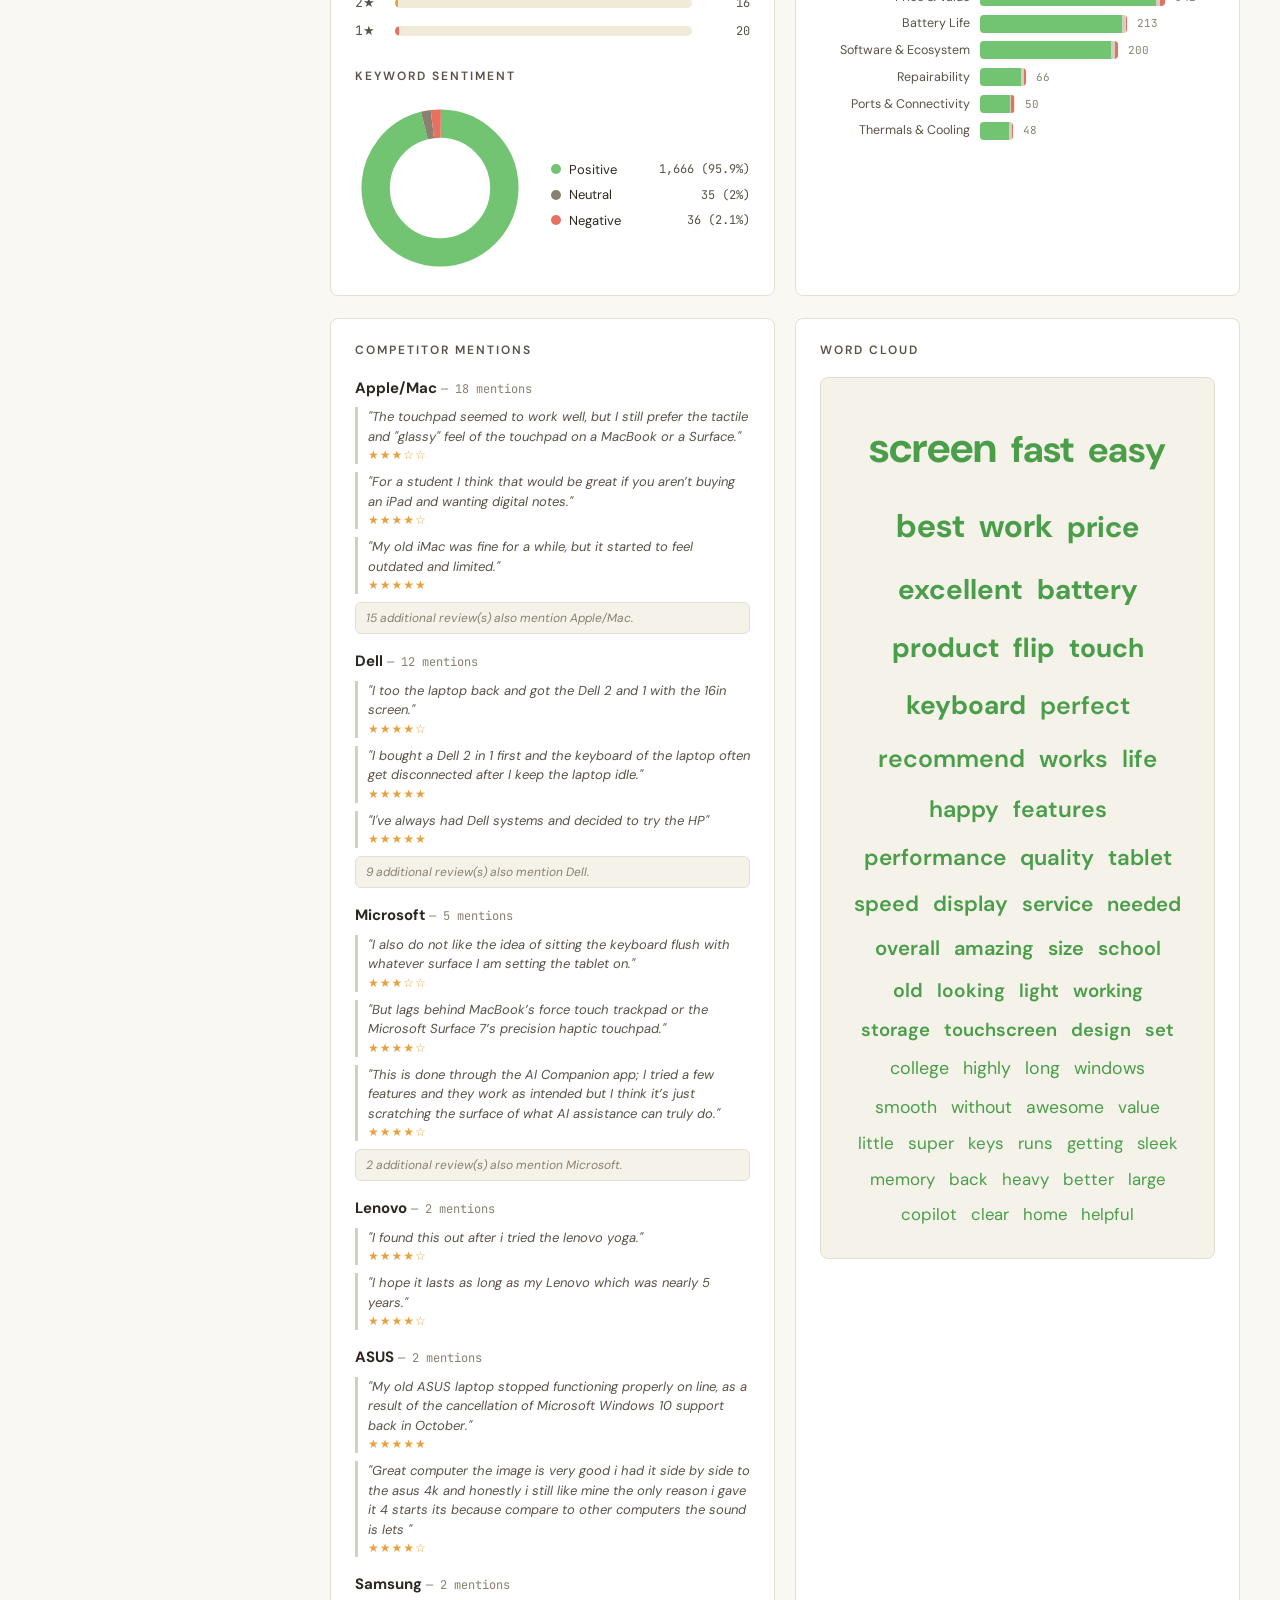
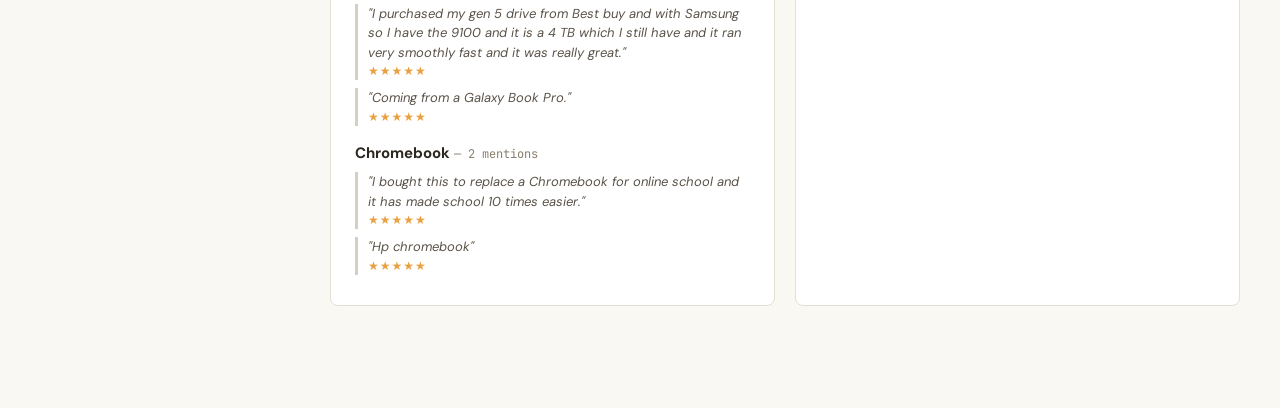
==== commit 016f265e: "feat: UI v2 - collapsible sidebar, normalized names, Aptos, GSAP motion, time filter, compare mode" ====
--- a/docs/index.html
+++ b/docs/index.html
@@ -587,5 +587,404 @@
 
 init();
 </script>
+<!-- ═══════════ UI v2 enhancement layer (fonts · motion · filter · compare) ═══════════ -->
+<style id="ui2css">
+/* Aptos font stack (local font on Win11/Office machines; graceful fallback) */
+body, button, input, .kpi .lbl, .panel h3, .side-item, .subtitle, .msg {
+  font-family: "Aptos", "Aptos Display", "Segoe UI Variable Text", "Segoe UI", "DM Sans", system-ui, sans-serif;
+}
+/* Bigger, bolder title with accent underline */
+#main h1 { font-size: 40px; letter-spacing: -0.5px; padding-bottom: 10px; position: relative; }
+#main h1::after { content:""; position:absolute; left:0; bottom:0; width:130px; height:4px; border-radius:2px;
+  background: linear-gradient(90deg, var(--hl-blue-b), var(--hl-purple-b)); }
+/* Gradient + hover interactions (keep cream palette) */
+.btn-export, #aiQuick button {
+  background: linear-gradient(135deg, var(--card) 0%, var(--bg3) 100%);
+  transition: transform .18s ease, box-shadow .18s ease, filter .18s ease; }
+.btn-export:hover, #aiQuick button:hover { transform: translateY(-2px);
+  box-shadow: 0 4px 12px rgba(44,40,32,.12); filter: brightness(1.02); }
+#aiLoginBtn, #aiSend, .cmp-btn {
+  background: linear-gradient(135deg, #2c2820 0%, #4a4438 100%) !important;
+  transition: transform .18s ease, box-shadow .18s ease; }
+#aiLoginBtn:hover, #aiSend:hover, .cmp-btn:hover { transform: translateY(-2px);
+  box-shadow: 0 6px 16px rgba(44,40,32,.28); }
+.panel { transition: transform .22s ease, box-shadow .22s ease; }
+.panel:hover { transform: translateY(-3px); box-shadow: 0 8px 22px rgba(44,40,32,.08); }
+.side-item { transition: background .15s ease, padding-left .15s ease; }
+.side-item:hover { padding-left: 28px; }
+#aiToggle { transition: transform .2s ease; }
+#aiToggle:hover { transform: scale(1.1) rotate(8deg); }
+/* Collapsible sidebar groups */
+.sgroup-head { display:flex; align-items:center; gap:8px; padding:12px 22px 8px; cursor:pointer;
+  font-size:12px; letter-spacing:1.2px; text-transform:uppercase; color:var(--text-mid); font-weight:700;
+  user-select:none; transition: color .15s ease; }
+.sgroup-head:hover { color: var(--text); }
+.sgroup-head .caret { display:inline-block; transition: transform .25s ease; font-size:10px; color:var(--text-mute); }
+.sgroup.open .caret { transform: rotate(90deg); }
+.sgroup-head .cnt { margin-left:auto; font-family:'JetBrains Mono',monospace; font-size:10px;
+  background:var(--bg3); border-radius:9px; padding:1px 7px; color:var(--text-mute); }
+.sgroup-body { overflow:hidden; height:0; }
+.sgroup.open .sgroup-body { height:auto; }
+/* Compare checkboxes + bar + overlay */
+.cmp-check { width:14px; height:14px; accent-color:#2c2820; flex-shrink:0; cursor:pointer;
+  opacity:.35; transition:opacity .15s ease; }
+.side-item:hover .cmp-check, .cmp-check:checked { opacity:1; }
+#cmpBar { position:fixed; left:50%; bottom:24px; transform:translateX(-50%) translateY(80px);
+  background:var(--card); border:1px solid var(--border2); border-radius:30px; padding:10px 18px;
+  display:flex; align-items:center; gap:12px; box-shadow:0 8px 24px rgba(44,40,32,.18); z-index:70;
+  transition:transform .3s ease; font-size:13px; }
+#cmpBar.show { transform:translateX(-50%) translateY(0); }
+.cmp-btn { color:#fff; border:none; border-radius:20px; padding:8px 18px; font-size:13px; cursor:pointer; }
+#cmpOverlay { position:fixed; inset:0; background:rgba(44,40,32,.35); z-index:80; display:none;
+  align-items:flex-start; justify-content:center; padding:5vh 3vw; overflow:auto; }
+#cmpOverlay.show { display:flex; }
+#cmpCard { background:var(--bg); border-radius:14px; padding:28px 32px; max-width:1100px; width:100%;
+  box-shadow:0 20px 60px rgba(44,40,32,.3); }
+#cmpCard h2 { margin:0 0 18px; font-size:24px; }
+#cmpCard table { width:100%; border-collapse:collapse; font-size:13px; }
+#cmpCard th { text-align:left; padding:8px 12px; border-bottom:2px solid var(--border2);
+  font-size:12px; vertical-align:bottom; }
+#cmpCard td { padding:7px 12px; border-bottom:1px solid var(--border); color:var(--text-mid); }
+#cmpCard td.num { font-family:'JetBrains Mono',monospace; }
+.netbar { display:inline-block; height:8px; border-radius:4px; background:var(--hl-green-b); vertical-align:middle; }
+.netbar.neg { background:var(--hl-red-b); }
+/* Time filter bar */
+#tfBar { display:flex; align-items:center; gap:8px; flex-wrap:wrap; margin:0 0 20px; }
+#tfBar .tf-chip { padding:6px 14px; border-radius:18px; border:1px solid var(--border2); font-size:12.5px;
+  cursor:pointer; background:var(--card); color:var(--text-mid); transition:all .18s ease; }
+#tfBar .tf-chip:hover { transform:translateY(-1px); box-shadow:0 3px 8px rgba(44,40,32,.1); }
+#tfBar .tf-chip.on { background:linear-gradient(135deg,#2c2820,#4a4438); color:#fff; border-color:#2c2820; }
+#tfBar input[type=date] { border:1px solid var(--border2); border-radius:8px; padding:5px 8px;
+  font-size:12px; background:var(--card2); color:var(--text); }
+#tfNote { font-size:11.5px; color:var(--text-mute); font-style:italic; }
+</style>
+<script src="https://cdnjs.cloudflare.com/ajax/libs/gsap/3.12.5/gsap.min.js"></script>
+<script id="ui2js">
+/* ═══ UI v2: sidebar groups · display names · GSAP motion · time filter · compare ═══ */
+const ABBREV = { Ultra:"OBU", UltraFlip:"OBU Flip", X:"OBX", XFlip:"OBX Flip",
+                 FiveClamshell:"OB5 Clam (WM)", FiveConvertible:"OB5 Flip (WM)" };
+
+// ── Normalized display name: 16" Ultra 7 255U · 16GB/1TB ──
+function displayName(p) {
+  const n = p.name || "";
+  const size = (n.match(/(1[3-7](?:\.\d)?)\s*(?:["”″]|[- ]?inch|in\b)/i) || [])[1];
+  let cpu = "";
+  const pats = [
+    [/snapdragon\s*x2\s*elite/i, "SD X2 Elite"], [/snapdragon\s*x\s*elite/i, "SD X Elite"],
+    [/snapdragon\s*x\s*plus/i, "SD X Plus"], [/snapdragon\s*x/i, "SD X"],
+    [/ryzen\s*ai\s*([579])(?:\s*hx)?\s*(\d{3})/i, m => `Ryzen AI ${m[1]} ${m[2]}`],
+    [/ryzen\s*ai\s*([579])/i, m => `Ryzen AI ${m[1]}`],
+    [/ryzen\s*([579])[- ]?(\d{4}\w*)/i, m => `Ryzen ${m[1]}-${m[2]}`],
+    [/core\s*ultra\s*(x?[579])[- ]?(\d{3}\w*)?/i, m => `Ultra ${m[1].toUpperCase()}${m[2] ? " " + m[2] : ""}`],
+    [/(?:intel\s*)?core\s*([579])\s*(\d{3}\w*)?/i, m => `Core ${m[1]}${m[2] ? " " + m[2] : ""}`],
+  ];
+  for (const [re, out] of pats) {
+    const m = n.match(re);
+    if (m) { cpu = typeof out === "function" ? out(m) : out; break; }
+  }
+  const ram = (n.match(/(\d{1,2})\s*GB\b/i) || [])[1];
+  let ssd = (n.match(/(\d+)\s*TB/i) || [])[1];
+  ssd = ssd ? ssd + "TB" : ((n.match(/(\d{3,4})\s*GB\s*SSD/i) || n.match(/SSD[^0-9]*(\d{3,4})\s*GB/i) || [])[1] || "") && ((n.match(/(\d{3,4})\s*GB\s*SSD/i) || [])[1] + "GB" || "");
+  const bits = [];
+  if (size) bits.push(size + '"');
+  if (cpu) bits.push(cpu);
+  const spec = [ram ? ram + "GB" : "", ssd].filter(Boolean).join("/");
+  if (spec) bits.push("· " + spec);
+  return bits.length >= 2 ? bits.join(" ") : shortName(p);
+}
+
+// ── Collapsible sidebar with abbreviations ──
+function enhanceSidebar() {
+  const box = $("sideList");
+  if (!box || box.dataset.enhanced === "1" || !box.children.length) return;
+  box.dataset.enhanced = "1";
+  const nodes = [...box.children];
+  box.innerHTML = "";
+  let group = null, body = null;
+  const activeKey = location.hash.slice(1);
+  for (const el of nodes) {
+    if (el.classList.contains("side-group")) {
+      const label = el.textContent.trim();
+      const slug = Object.keys(SERIES_LABEL).find(k => SERIES_LABEL[k] === label);
+      const title = label === "Overviews" ? "Overviews" : (ABBREV[slug] || label);
+      group = document.createElement("div");
+      group.className = "sgroup";
+      const head = document.createElement("div");
+      head.className = "sgroup-head";
+      head.innerHTML = `<span class="caret">▶</span><span>${esc(title)}</span><span class="cnt">0</span>`;
+      body = document.createElement("div");
+      body.className = "sgroup-body";
+      head.onclick = () => toggleGroup(group);
+      group.append(head, body);
+      box.appendChild(group);
+    } else if (body) {
+      body.appendChild(el);
+      // add compare checkbox to product items (not overviews)
+      const key = (el.id || "").replace("side_", "");
+      if (key && !key.startsWith("series_") && key !== "all" && !el.querySelector(".cmp-check")) {
+        const cb = document.createElement("input");
+        cb.type = "checkbox"; cb.className = "cmp-check"; cb.dataset.key = key;
+        cb.onclick = ev => { ev.stopPropagation(); toggleCompare(key, cb); };
+        el.prepend(cb);
+      }
+      // normalized display name
+      const p = manifest.find(x => x.product_key === key);
+      const nameEl = el.querySelector(".side-name");
+      if (p && nameEl) nameEl.textContent = displayName(p);
+    }
+  }
+  // counts + default states: Overviews open, group containing active item open
+  [...box.querySelectorAll(".sgroup")].forEach((g, i) => {
+    const items = g.querySelectorAll(".side-item").length;
+    g.querySelector(".cnt").textContent = items;
+    const hasActive = !!g.querySelector(".side-item.active") ||
+      !!g.querySelector("#side_" + CSS.escape(activeKey));
+    if (i === 0 || hasActive) toggleGroup(g, true);
+  });
+}
+function toggleGroup(g, forceOpen) {
+  const body = g.querySelector(".sgroup-body");
+  const open = forceOpen === true ? false : g.classList.contains("open");
+  if (open) {
+    if (window.gsap) gsap.to(body, { height: 0, duration: .28, ease: "power2.inOut" });
+    else body.style.height = "0";
+    g.classList.remove("open");
+  } else {
+    g.classList.add("open");
+    if (window.gsap) {
+      gsap.set(body, { height: "auto" });
+      gsap.from(body, { height: 0, duration: .32, ease: "power2.out", clearProps: "height" });
+    } else body.style.height = "auto";
+  }
+}
+</script>
+<script id="ui2js-filter">
+/* ── Time filter: recompute KPIs / stars / donut / topics from raw reviews ── */
+let tfRange = null;   // {from:"YYYY-MM-DD", to:"YYYY-MM-DD"} or null = all time
+const LABEL2TOPIC = Object.fromEntries(Object.entries({
+  performance:"Performance & Chip", battery:"Battery Life", display:"Display Quality",
+  thermals:"Thermals & Cooling", build_quality:"Build & Keyboard", ports:"Ports & Connectivity",
+  price_value:"Price & Value", software_ecosystem:"Software & Ecosystem", repairability:"Repairability",
+}).map(([k,v]) => [v,k]));
+
+function injectFilterBar() {
+  if ($("tfBar")) return;
+  const bar = document.createElement("div");
+  bar.id = "tfBar";
+  bar.innerHTML = `
+    <span style="font-size:11px;letter-spacing:1.5px;text-transform:uppercase;color:var(--text-mute);font-weight:600">Time&nbsp;filter</span>
+    <button class="tf-chip on" data-d="all">All time</button>
+    <button class="tf-chip" data-d="365">12 mo</button>
+    <button class="tf-chip" data-d="180">6 mo</button>
+    <button class="tf-chip" data-d="90">90 d</button>
+    <input type="date" id="tfFrom"> – <input type="date" id="tfTo">
+    <button class="tf-chip" id="tfApply">Apply</button>
+    <span id="tfNote"></span>`;
+  const content = $("content");
+  content.parentNode.insertBefore(bar, content);
+  bar.addEventListener("click", async e => {
+    const chip = e.target.closest(".tf-chip");
+    if (!chip) return;
+    [...bar.querySelectorAll(".tf-chip")].forEach(c => c.classList.remove("on"));
+    chip.classList.add("on");
+    if (chip.id === "tfApply") {
+      const f = $("tfFrom").value, t = $("tfTo").value;
+      tfRange = (f || t) ? { from: f || "1970-01-01", to: t || "299-12-31" } : null;
+    } else if (chip.dataset.d === "all") {
+      tfRange = null;
+    } else {
+      const d = new Date(Date.now() - parseInt(chip.dataset.d) * 864e5);
+      tfRange = { from: d.toISOString().slice(0,10), to: "2099-12-31" };
+    }
+    await applyTimeFilter();
+  });
+}
+
+async function loadReviewsFor(key) {
+  if (reviewsCache[key]) return reviewsCache[key];
+  if (current && current.overview) {
+    const planner = await j("data/" + key + "/planner.json");
+    const parts = await Promise.all(planner.members.map(m =>
+      j("data/" + m + "/reviews_sanitized.json").catch(() => [])));
+    reviewsCache[key] = parts.flat();
+  } else {
+    reviewsCache[key] = await j("data/" + key + "/reviews_sanitized.json");
+  }
+  return reviewsCache[key];
+}
+
+async function applyTimeFilter() {
+  if (!current) return;
+  const note = $("tfNote");
+  if (!tfRange) { note.textContent = ""; select(current.product_key); return; }
+  let revs;
+  try { revs = await loadReviewsFor(current.product_key); }
+  catch (e) { note.textContent = "no raw reviews for this view"; return; }
+  const sel = revs.filter(r => {
+    const d = (r.submitted_at || "").slice(0,10);
+    return d >= tfRange.from && d <= tfRange.to;
+  });
+  note.textContent = `${sel.length.toLocaleString()} of ${revs.length.toLocaleString()} reviews in range · S&W / word cloud / competitors remain all-time`;
+  if (!sel.length) return;
+
+  // KPIs
+  const total = sel.length;
+  const pos = sel.filter(r => r.rating >= 4).length, neu = sel.filter(r => r.rating === 3).length;
+  const neg = total - pos - neu;
+  const avg = sel.reduce((s,r) => s + (r.rating||0), 0) / total;
+  const dates = sel.map(r => (r.submitted_at||"").slice(0,10)).filter(Boolean).sort();
+  animNum($("kTotal"), total);
+  $("kRange").textContent = (dates[0]||"?") + " – " + (dates[dates.length-1]||"?");
+  animNum($("kSat"), Math.round(pos/total*100));
+  $("kAvg").textContent = avg.toFixed(1) + "★";
+  // Stars
+  const starColors = {5:"#2e9e44",4:"#8fd694",3:"#e8d840",2:"#e8a040",1:"#e87060"};
+  const dist = {1:0,2:0,3:0,4:0,5:0};
+  sel.forEach(r => { const k = Math.min(5, Math.max(1, r.rating||1)); dist[k]++; });
+  const mx = Math.max(...Object.values(dist), 1);
+  $("starBars").innerHTML = [5,4,3,2,1].map(st => `
+    <div class="star-row"><span class="star-lab">${st}★</span>
+    <div class="star-track"><div class="star-fill" style="width:${dist[st]/mx*100}%;background:${starColors[st]}"></div></div>
+    <span class="star-n">${dist[st].toLocaleString()}</span></div>`).join("");
+  // Donut + legend
+  const pct = k => Math.round(k/total*1000)/10;
+  const seg = [["positive", pos, "#72c472"], ["neutral", neu, "#8a8070"], ["negative", neg, "#e87060"]];
+  let off = 25, svg = "";
+  for (const [,n,col] of seg) {
+    const p = pct(n);
+    svg += `<circle cx="21" cy="21" r="15.9" fill="none" stroke="${col}" stroke-width="7" stroke-dasharray="${p} ${100-p}" stroke-dashoffset="${off}"></circle>`;
+    off -= p;
+  }
+  $("donut").innerHTML = svg;
+  $("sentLegend").innerHTML = seg.map(([k,n,col]) =>
+    `<div><span class="sw" style="background:${col}"></span>${k[0].toUpperCase()+k.slice(1)}<span class="n">${n.toLocaleString()} (${pct(n)}%)</span></div>`).join("");
+  // Topic coverage from per-review topics labels
+  const tstat = {};
+  Object.values(LABEL2TOPIC).forEach(() => {});
+  for (const label of Object.keys(LABEL2TOPIC)) tstat[label] = {t:0,p:0,n:0};
+  for (const r of sel) {
+    const s = r.rating >= 4 ? "p" : (r.rating === 3 ? "0" : "n");
+    for (const label of (r.topics || "").split(",").map(x => x.trim()).filter(Boolean)) {
+      if (!tstat[label]) continue;
+      tstat[label].t++;
+      if (s === "p") tstat[label].p++; else if (s === "n") tstat[label].n++;
+    }
+  }
+  const rows = Object.entries(tstat).sort((a,b) => b[1].t - a[1].t);
+  const mt = Math.max(...rows.map(([,v]) => v.t), 1);
+  $("topicBars").innerHTML = rows.map(([label,v]) => {
+    const w = v.t/mt*100, pp = v.t ? v.p/v.t*100 : 0, np = v.t ? v.n/v.t*100 : 0;
+    return `<div class="topic-row"><span class="topic-lab">${esc(label)}</span>
+      <div class="topic-track" style="max-width:${w}%">
+        <div style="width:${pp}%;background:#72c472"></div>
+        <div style="width:${100-pp-np}%;background:#d4cfc0"></div>
+        <div style="width:${np}%;background:#e87060"></div>
+      </div><span class="topic-n">${v.t}</span></div>`;
+  }).join("");
+}
+
+function animNum(el, target) {
+  if (!window.gsap) { el.textContent = target.toLocaleString(); return; }
+  const o = { v: 0 };
+  gsap.to(o, { v: target, duration: .7, ease: "power2.out",
+    onUpdate: () => el.textContent = Math.round(o.v).toLocaleString() });
+}
+</script>
+<script id="ui2js-compare">
+/* ── Compare mode: pick 2–3 products, side-by-side overlay ── */
+const cmpSel = [];
+
+function toggleCompare(key, cb) {
+  const i = cmpSel.indexOf(key);
+  if (i >= 0) cmpSel.splice(i, 1);
+  else {
+    if (cmpSel.length >= 3) { cb.checked = false; return; }
+    cmpSel.push(key);
+  }
+  updateCmpBar();
+}
+function updateCmpBar() {
+  let bar = $("cmpBar");
+  if (!bar) {
+    bar = document.createElement("div");
+    bar.id = "cmpBar";
+    bar.innerHTML = `<span id="cmpTxt"></span>
+      <button class="cmp-btn" onclick="openCompare()">Compare →</button>
+      <button class="tf-chip" onclick="clearCompare()">Clear</button>`;
+    document.body.appendChild(bar);
+  }
+  $("cmpTxt").textContent = cmpSel.length + " selected (2–3 to compare)";
+  bar.classList.toggle("show", cmpSel.length >= 1);
+  bar.querySelector(".cmp-btn").style.opacity = cmpSel.length >= 2 ? 1 : .4;
+}
+function clearCompare() {
+  cmpSel.length = 0;
+  document.querySelectorAll(".cmp-check").forEach(c => c.checked = false);
+  updateCmpBar();
+}
+async function openCompare() {
+  if (cmpSel.length < 2) return;
+  const cols = await Promise.all(cmpSel.map(async key => {
+    const [summary, topics, sw] = await Promise.all([
+      j(`data/${key}/summary.json`), j(`data/${key}/topics.json`),
+      j(`data/${key}/strengths_weaknesses.json`)]);
+    const p = manifest.find(x => x.product_key === key) || {};
+    return { key, p, summary, topics, sw };
+  }));
+  let ov = $("cmpOverlay");
+  if (!ov) {
+    ov = document.createElement("div");
+    ov.id = "cmpOverlay";
+    ov.onclick = e => { if (e.target === ov) ov.classList.remove("show"); };
+    document.body.appendChild(ov);
+  }
+  const TOPICS9 = cols[0].topics.map(t => t.label);
+  const row = (label, fn, cls) => `<tr><td>${label}</td>${cols.map(c =>
+    `<td class="${cls||""}">${fn(c)}</td>`).join("")}</tr>`;
+  const netCell = (c, label) => {
+    const t = c.topics.find(x => x.label === label) || {};
+    const net = t.net_score || 0, w = Math.min(60, Math.abs(net) * 0.6);
+    return `<span class="netbar ${net<0?"neg":""}" style="width:${w}px"></span>
+      <span style="font-family:'JetBrains Mono',monospace;font-size:11px"> ${net.toFixed(0)} <i style="color:var(--text-mute)">(${t.total||0})</i></span>`;
+  };
+  ov.innerHTML = `<div id="cmpCard">
+    <div style="display:flex;justify-content:space-between;align-items:center">
+      <h2>Product Comparison</h2>
+      <button class="tf-chip" onclick="document.getElementById('cmpOverlay').classList.remove('show')">✕ Close</button>
+    </div>
+    <table>
+      <tr><th></th>${cols.map(c => `<th>${esc(displayName(c.p))}<br>
+        <span style="font-weight:400;color:var(--text-mute);font-size:11px">${esc((c.p.name||c.key).slice(0,60))}</span></th>`).join("")}</tr>
+      ${row("Source", c => (c.p.retailer === "walmart" ? "Walmart US" : "Best Buy " + (c.p.market||"")))}
+      ${row("Reviews", c => (c.summary.total||0).toLocaleString(), "num")}
+      ${row("Avg rating", c => (c.summary.avg_rating||0).toFixed(2) + "★", "num")}
+      ${row("Satisfaction", c => Math.round(c.summary.satisfaction_score||0) + "%", "num")}
+      ${row("Date range", c => c.summary.date_range || "", "num")}
+      ${row("Top strength", c => `<span class="pill good">${esc((c.sw.strengths[0]||{}).theme||"—")}</span>`)}
+      ${row("Top weakness", c => `<span class="pill bad">${esc((c.sw.weaknesses[0]||{}).theme||"—")}</span>`)}
+      <tr><th colspan="${cols.length+1}" style="padding-top:16px">Topic net scores (positive% − negative%)</th></tr>
+      ${TOPICS9.map(lbl => row(lbl, c => netCell(c, lbl))).join("")}
+    </table></div>`;
+  ov.classList.add("show");
+  if (window.gsap) gsap.from("#cmpCard", { y: 40, opacity: 0, duration: .4, ease: "power2.out" });
+}
+
+/* ── Hooks: wrap renderSidebar & select so enhancements re-apply ── */
+const _renderSidebar = renderSidebar;
+renderSidebar = function() { _renderSidebar(); enhanceSidebar(); };
+const _select = select;
+select = async function(key) {
+  await _select(key);
+  injectFilterBar();
+  if (tfRange) applyTimeFilter();
+  if (window.gsap && $("content").style.display !== "none") {
+    gsap.from("#content .panel, #content .kpi", { y: 14, opacity: 0, duration: .4, stagger: .05, ease: "power2.out", clearProps: "all" });
+  }
+  // re-check compare boxes after sidebar active-state refresh
+  cmpSel.forEach(k => { const cb = document.querySelector(`.cmp-check[data-key="${k}"]`); if (cb) cb.checked = true; });
+};
+// If init already rendered before this script loaded, enhance now
+if ($("sideList") && $("sideList").children.length) { enhanceSidebar(); injectFilterBar(); }
+</script>
 </body>
 </html>
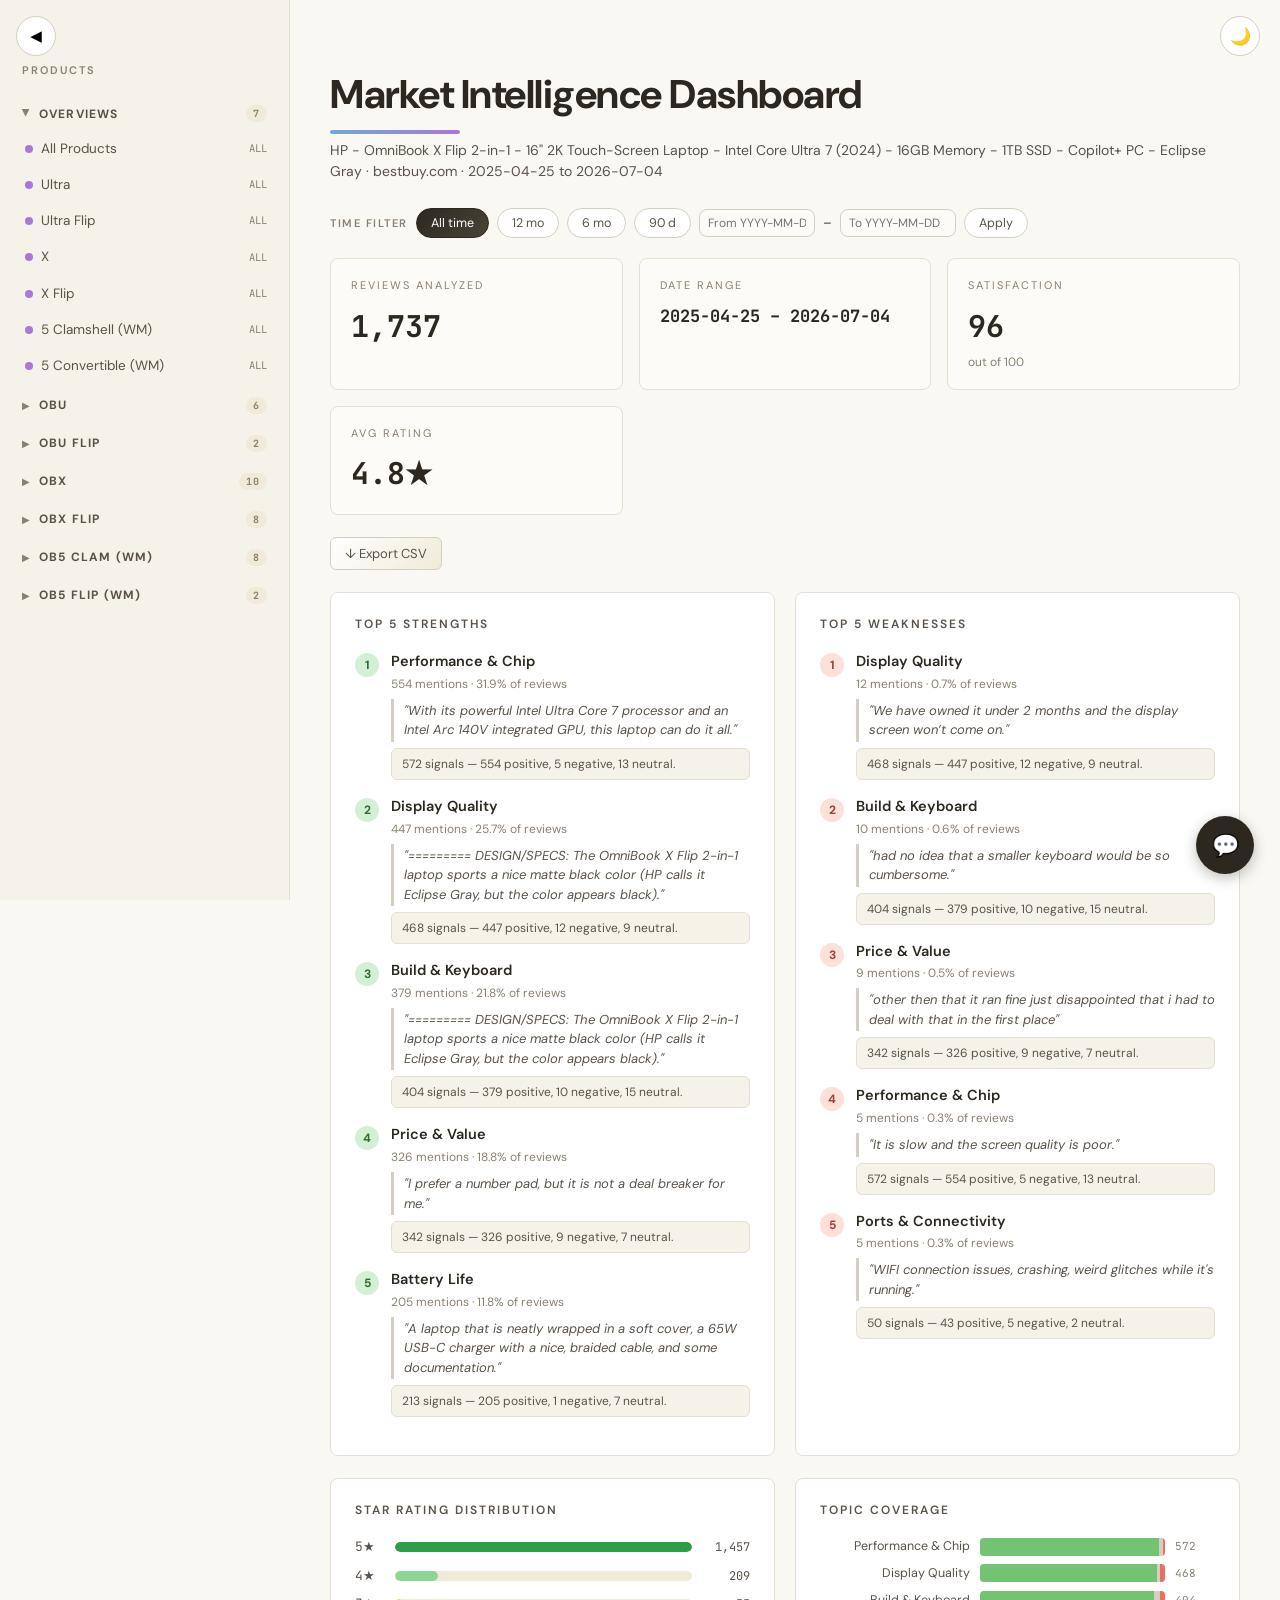
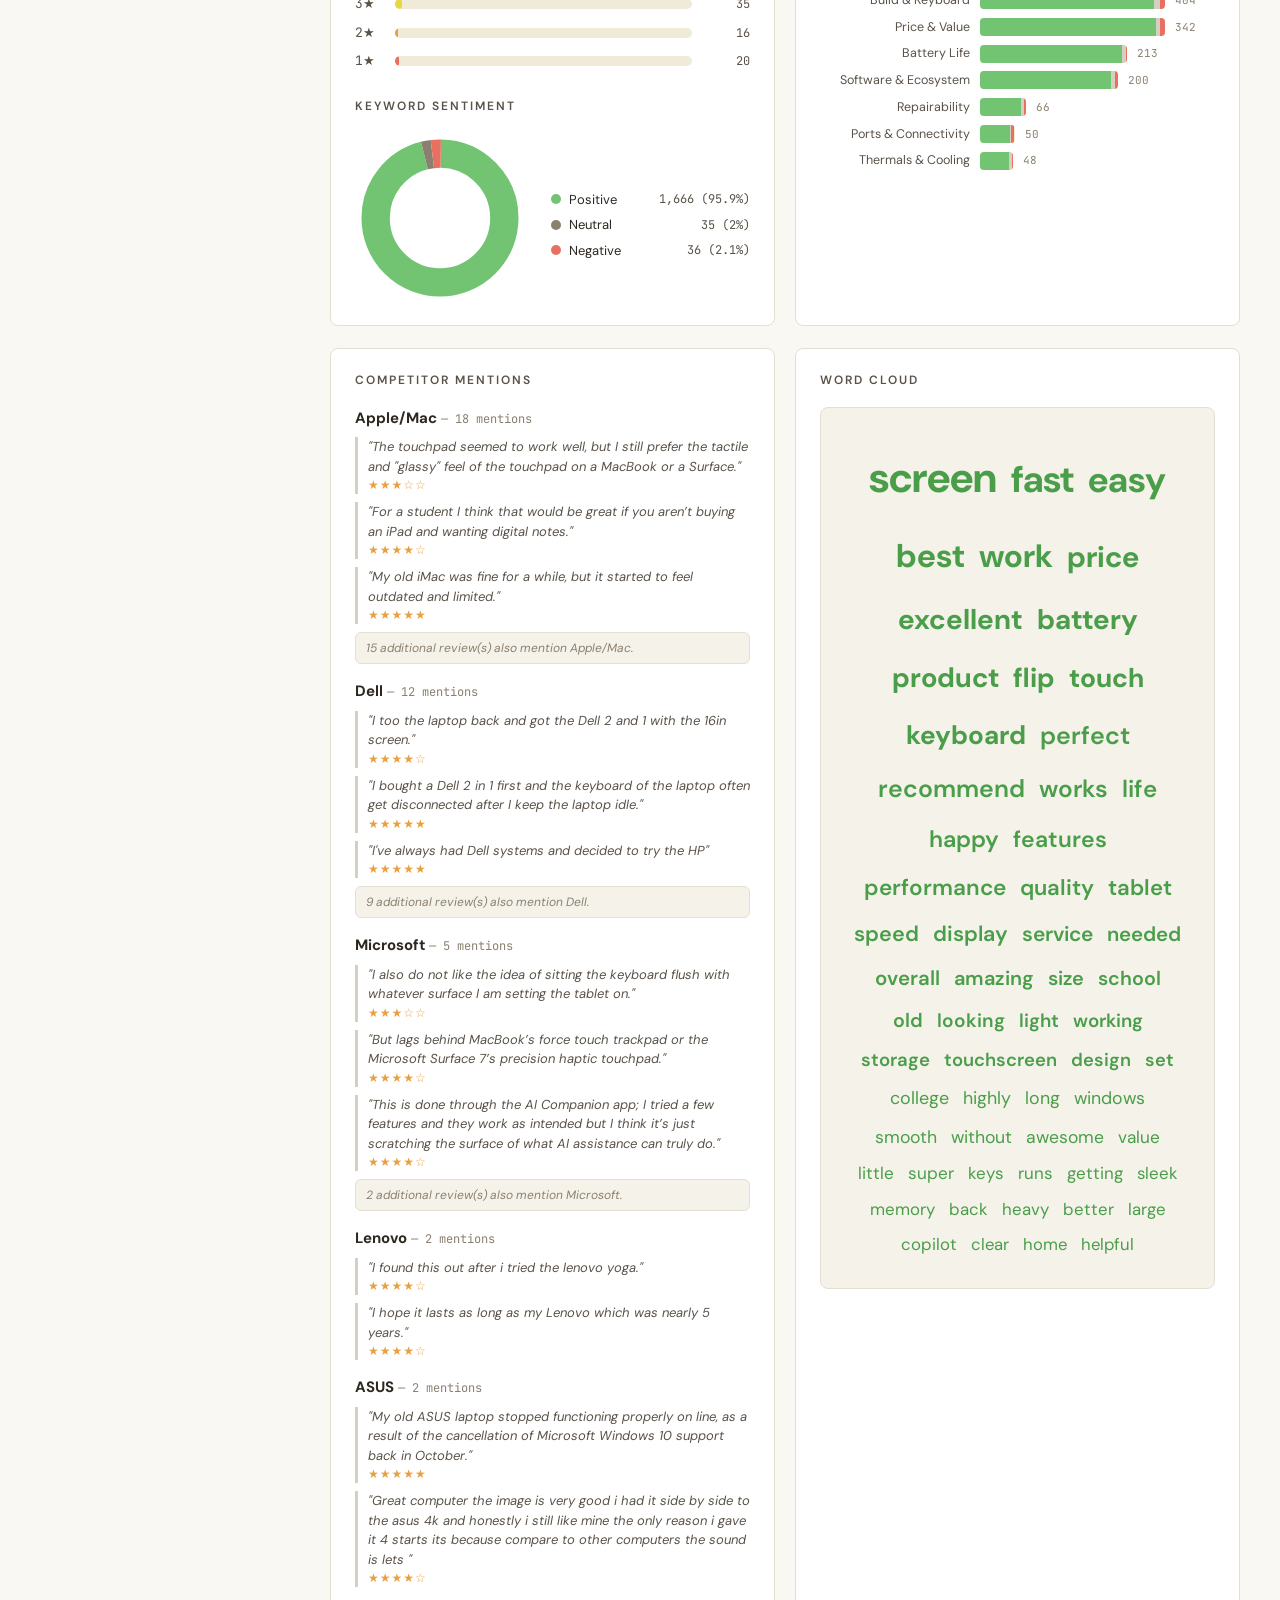
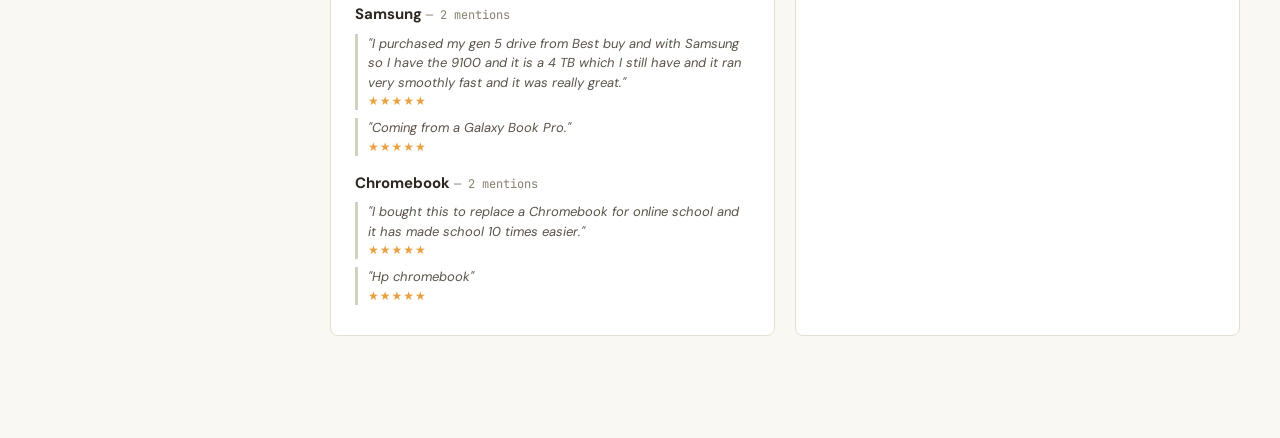
==== commit 32d254ed: "fix: sidebar toggle + collapse, dark mode, wordcloud hover counts, EN date inputs" ====
--- a/docs/index.html
+++ b/docs/index.html
@@ -986,5 +986,149 @@
 // If init already rendered before this script loaded, enhance now
 if ($("sideList") && $("sideList").children.length) { enhanceSidebar(); injectFilterBar(); }
 </script>
+<!-- ═══════════ UI v2.1: fixes + dark mode + sidebar collapse + wordcloud hover ═══════════ -->
+<style id="ui21css">
+/* Robust group collapse (display-based — overrides height-based v2 rules) */
+.sgroup-body { display:none; height:auto !important; overflow:visible; }
+.sgroup.open .sgroup-body { display:block; }
+/* Word cloud hover: scale + count tooltip */
+#wordcloud span { transition: transform .15s ease; cursor: default; position: relative; }
+#wordcloud span:hover { transform: scale(1.35); z-index: 5; }
+#wordcloud span:hover::after {
+  content: attr(data-count) "×"; position: absolute; left: 50%; top: -20px; transform: translateX(-50%);
+  background: #2c2820; color: #fff; font-size: 10px; font-weight: 600; padding: 2px 7px;
+  border-radius: 8px; white-space: nowrap; font-family: 'JetBrains Mono', monospace; }
+/* Top-right controls: theme toggle */
+#topCtrls { position: fixed; top: 16px; right: 20px; z-index: 90; display: flex; gap: 8px; }
+#topCtrls button { width: 40px; height: 40px; border-radius: 50%; border: 1px solid var(--border2);
+  background: var(--card); cursor: pointer; font-size: 17px; transition: transform .2s ease, box-shadow .2s ease; }
+#topCtrls button:hover { transform: translateY(-2px) scale(1.06); box-shadow: 0 4px 12px rgba(44,40,32,.15); }
+/* Sidebar collapse */
+#sideToggle { position: fixed; top: 16px; left: 16px; z-index: 90; width: 40px; height: 40px;
+  border-radius: 50%; border: 1px solid var(--border2); background: var(--card); cursor: pointer;
+  font-size: 15px; transition: transform .2s ease; }
+#sideToggle:hover { transform: scale(1.08); }
+body.side-collapsed #sidebar { display: none; }
+#sidebar { padding-top: 62px; }
+#main { padding-top: 64px; }
+/* ── Dark theme ── */
+body.dark {
+  --bg:#201d17; --bg2:#282419; --bg3:#322d20; --card:#2b2720; --card2:#282419;
+  --border:#3c372c; --border2:#4c463a; --text:#f0ece0; --text-mid:#c6bfae; --text-mute:#948c7a;
+  --hl-yellow:#4a4420; --hl-green:#24381f; --hl-blue:#1f3140; --hl-orange:#42311a;
+  --hl-pink:#3d2430; --hl-purple:#312440; --hl-teal:#1d3835; --hl-red:#40241e;
+  background: var(--bg); color: var(--text);
+}
+body.dark .side-item.active { background: var(--bg3); }
+body.dark .callout.good { color:#a8d8a0; } body.dark .callout.warn { color:#ded393; }
+body.dark .pill.bad { color:#e8a090; } body.dark .pill.good { color:#a0d098; }
+body.dark .sw-num.s { color:#a0d098; } body.dark .sw-num.w { color:#e8a090; }
+body.dark #wordcloud span:hover::after { background:#f0ece0; color:#201d17; }
+body.dark #aiLoginBtn, body.dark #aiSend, body.dark .cmp-btn, body.dark #tfBar .tf-chip.on {
+  background: linear-gradient(135deg,#e8e2d2,#c9c2ae) !important; color:#201d17 !important; }
+body.dark #aiToggle { background:#e8e2d2; color:#201d17; }
+body, .panel, .kpi, .side-item, #sidebar { transition: background .3s ease, color .3s ease, border-color .3s ease; }
+</style>
+<script id="ui21js">
+/* ═══ UI v2.1 overrides & additions ═══ */
+
+// 1. Robust group toggle (display-based; overrides v2 height animation)
+function toggleGroup(g, forceOpen) {
+  const willOpen = forceOpen === true ? true : !g.classList.contains("open");
+  g.classList.toggle("open", willOpen);
+  if (willOpen && window.gsap) {
+    const items = g.querySelectorAll(".side-item");
+    gsap.from(items, { opacity: 0, x: -10, duration: .25, stagger: .03,
+      ease: "power2.out", clearProps: "all" });
+  }
+}
+
+// 2. Whole-sidebar collapse button
+(function () {
+  const btn = document.createElement("button");
+  btn.id = "sideToggle"; btn.title = "Toggle sidebar"; btn.textContent = "☰";
+  btn.onclick = () => {
+    document.body.classList.toggle("side-collapsed");
+    btn.textContent = document.body.classList.contains("side-collapsed") ? "☰" : "◀";
+  };
+  btn.textContent = "◀";
+  document.body.appendChild(btn);
+})();
+
+// 3. Light/dark theme toggle (persists via localStorage on this site)
+(function () {
+  const wrap = document.createElement("div");
+  wrap.id = "topCtrls";
+  const btn = document.createElement("button");
+  btn.id = "themeToggle"; btn.title = "Light / dark";
+  const apply = dark => {
+    document.body.classList.toggle("dark", dark);
+    btn.textContent = dark ? "☀️" : "🌙";
+    try { localStorage.setItem("msm-theme", dark ? "dark" : "light"); } catch (e) {}
+  };
+  btn.onclick = () => {
+    apply(!document.body.classList.contains("dark"));
+    if (window.gsap) gsap.fromTo(btn, { rotate: -120 }, { rotate: 0, duration: .4, ease: "back.out(2)" });
+  };
+  let saved = null;
+  try { saved = localStorage.getItem("msm-theme"); } catch (e) {}
+  apply(saved === "dark");
+  wrap.appendChild(btn);
+  document.body.appendChild(wrap);
+})();
+
+// 4. Word cloud hover counts: wrap render() to tag spans with data-count
+const _render21 = render;
+render = function (s, topics, sw, wc, comp) {
+  _render21(s, topics, sw, wc, comp);
+  const spans = document.querySelectorAll("#wordcloud span");
+  (wc || []).forEach((w, i) => { if (spans[i]) spans[i].setAttribute("data-count", w.count); });
+};
+
+// 5. English date inputs (text fields, no locale-dependent picker)
+function injectFilterBar() {
+  if ($("tfBar")) return;
+  const bar = document.createElement("div");
+  bar.id = "tfBar";
+  bar.innerHTML = `
+    <span style="font-size:11px;letter-spacing:1.5px;text-transform:uppercase;color:var(--text-mute);font-weight:600">Time&nbsp;filter</span>
+    <button class="tf-chip on" data-d="all">All time</button>
+    <button class="tf-chip" data-d="365">12 mo</button>
+    <button class="tf-chip" data-d="180">6 mo</button>
+    <button class="tf-chip" data-d="90">90 d</button>
+    <input type="text" id="tfFrom" placeholder="From YYYY-MM-DD" size="13"
+      style="border:1px solid var(--border2);border-radius:8px;padding:5px 8px;font-size:12px;background:var(--card2);color:var(--text)">
+    –
+    <input type="text" id="tfTo" placeholder="To YYYY-MM-DD" size="13"
+      style="border:1px solid var(--border2);border-radius:8px;padding:5px 8px;font-size:12px;background:var(--card2);color:var(--text)">
+    <button class="tf-chip" id="tfApply">Apply</button>
+    <span id="tfNote"></span>`;
+  const content = $("content");
+  content.parentNode.insertBefore(bar, content);
+  bar.addEventListener("click", async e => {
+    const chip = e.target.closest(".tf-chip");
+    if (!chip) return;
+    [...bar.querySelectorAll(".tf-chip")].forEach(c => c.classList.remove("on"));
+    chip.classList.add("on");
+    const ISO = /^\d{4}-\d{2}-\d{2}$/;
+    if (chip.id === "tfApply") {
+      const f = $("tfFrom").value.trim(), t = $("tfTo").value.trim();
+      if ((f && !ISO.test(f)) || (t && !ISO.test(t))) { $("tfNote").textContent = "use YYYY-MM-DD"; return; }
+      tfRange = (f || t) ? { from: f || "1970-01-01", to: t || "2099-12-31" } : null;
+    } else if (chip.dataset.d === "all") {
+      tfRange = null;
+    } else {
+      const d = new Date(Date.now() - parseInt(chip.dataset.d) * 864e5);
+      tfRange = { from: d.toISOString().slice(0, 10), to: "2099-12-31" };
+    }
+    await applyTimeFilter();
+  });
+}
+// swap already-injected v2 bar (if page hydrated before this script)
+(function () { const old = $("tfBar"); if (old) { old.remove(); injectFilterBar(); } })();
+
+// 6. Safety: if sidebar rendered before scripts loaded, enhance now
+if ($("sideList") && $("sideList").children.length && $("sideList").dataset.enhanced !== "1") enhanceSidebar();
+</script>
 </body>
 </html>
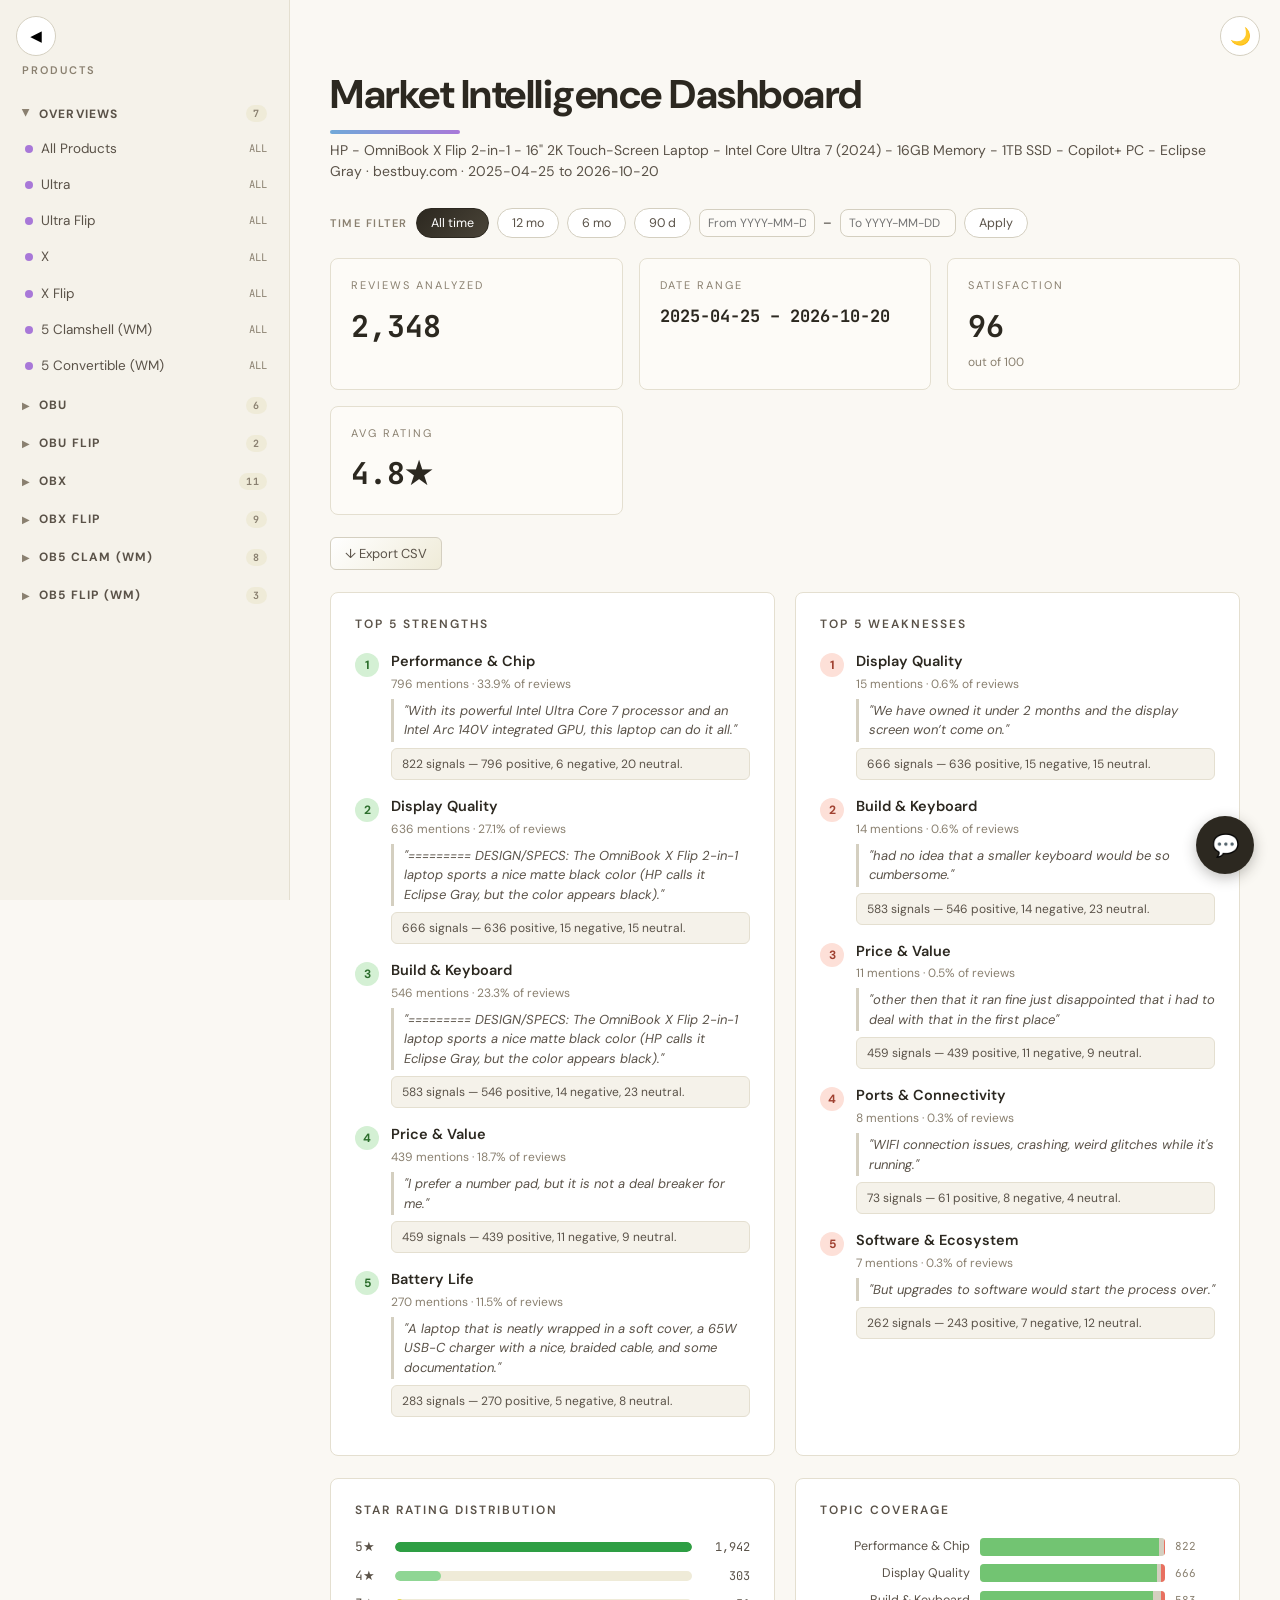
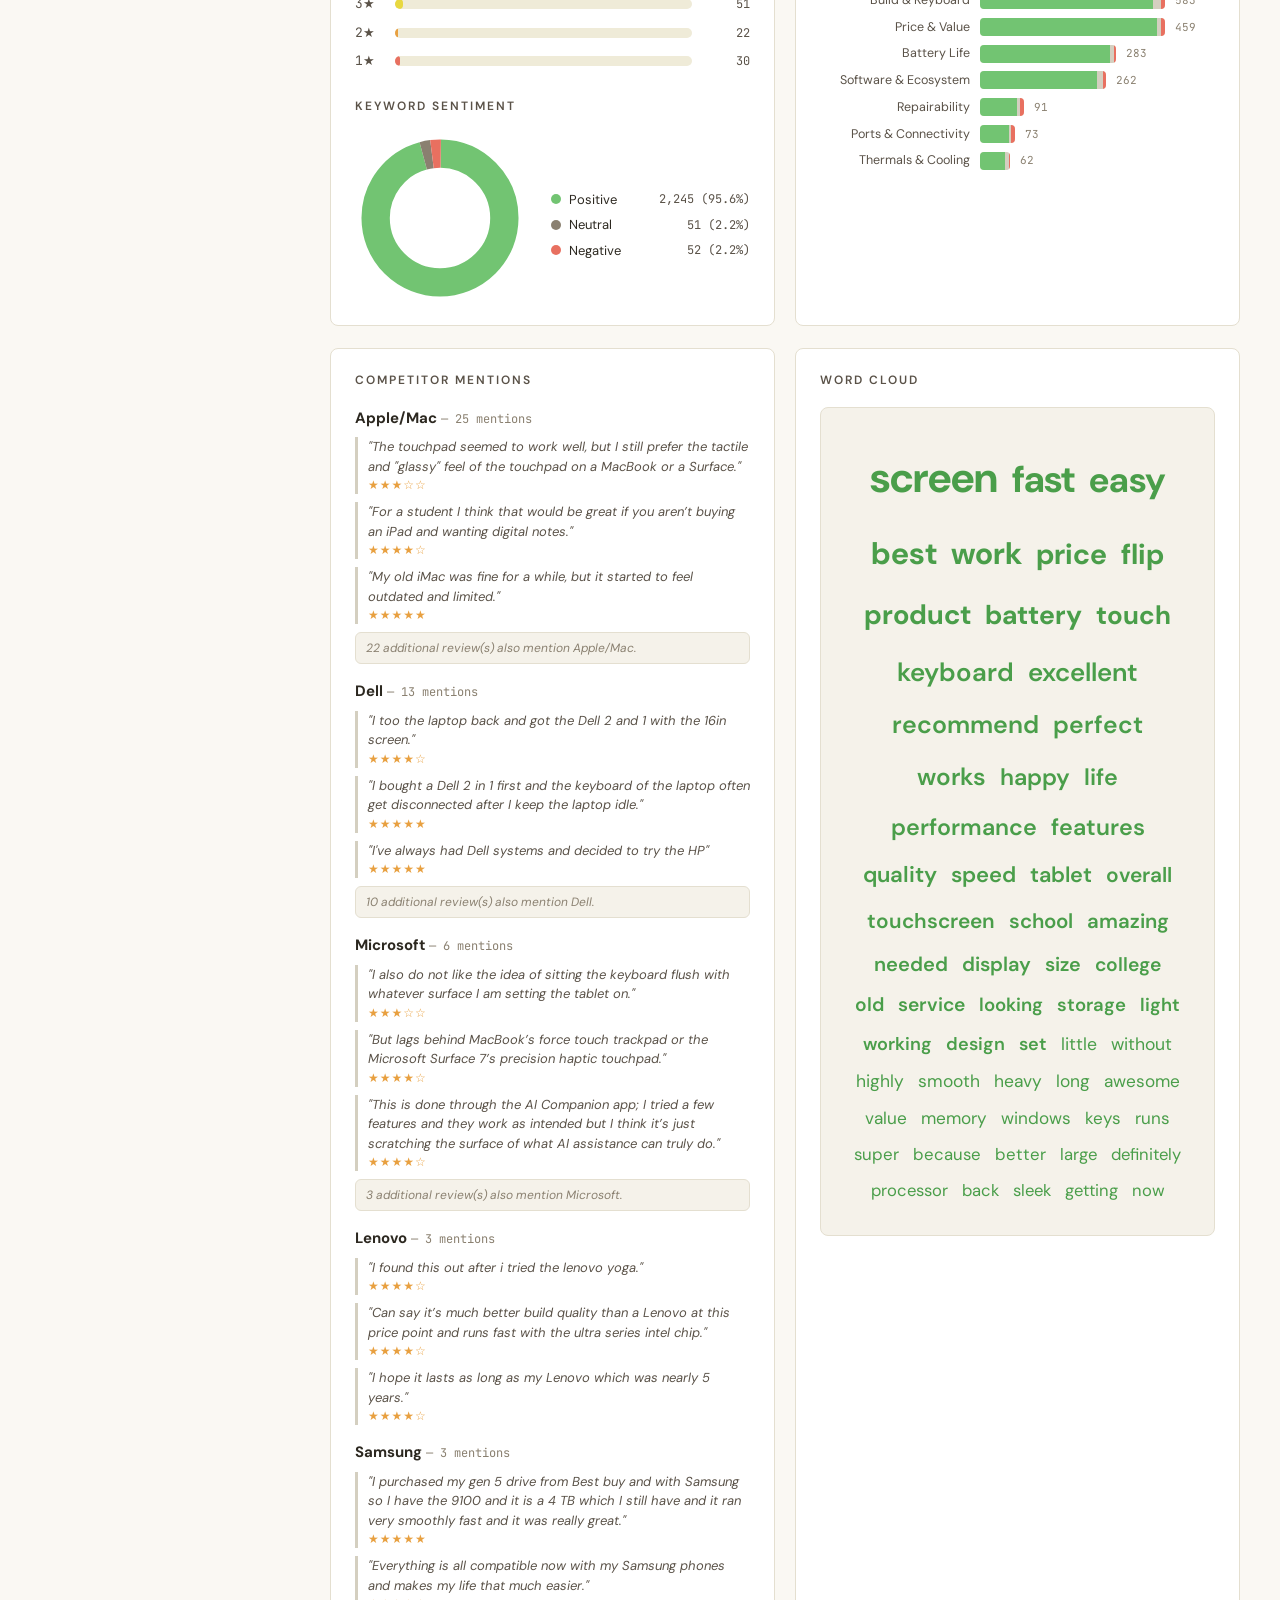
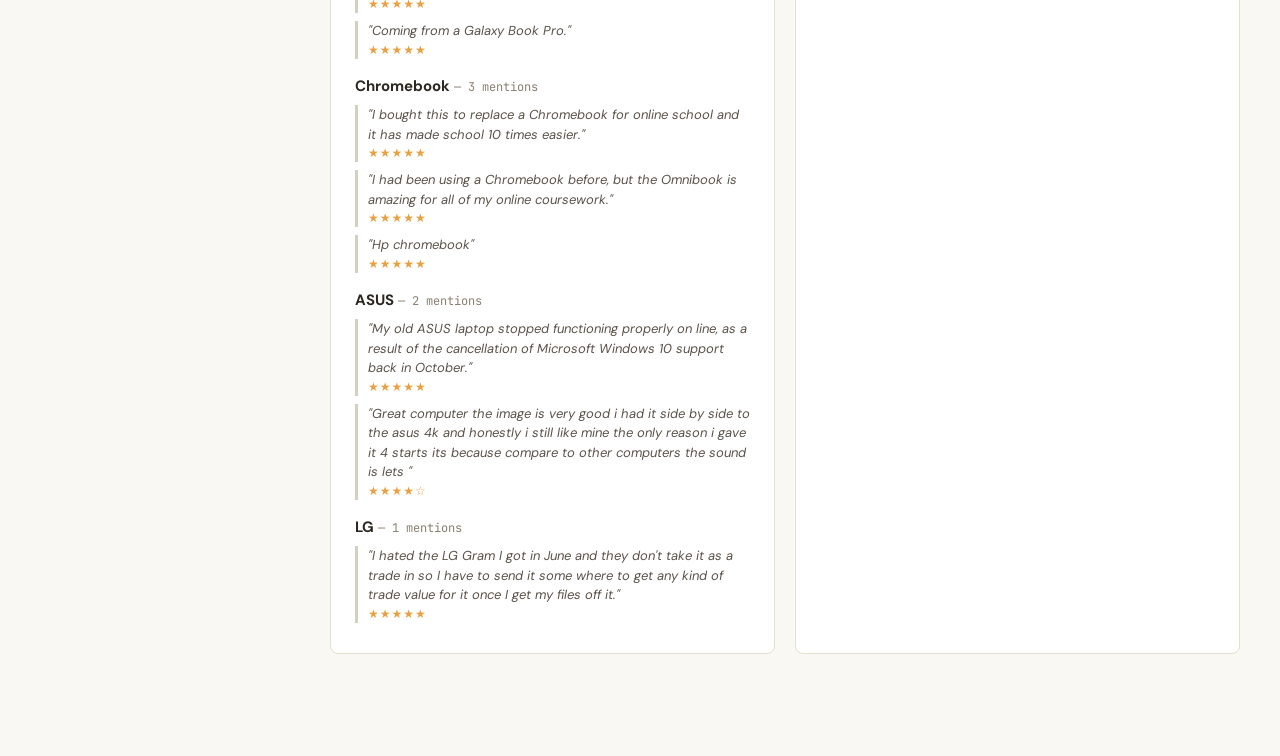
==== commit a16a444b: "fix: cache-bust data fetches with manifest generated_at" ====
--- a/docs/index.html
+++ b/docs/index.html
@@ -234,10 +234,26 @@
 const $ = id => document.getElementById(id);
 const esc = s => (s||"").replace(/[&<>"]/g, c => ({"&":"&amp;","<":"&lt;",">":"&gt;",'"':"&quot;"}[c]));
 
-async function j(path) { const r = await fetch(path); if (!r.ok) throw new Error(path+" → "+r.status); return r.json(); }
+// Cache-busting: the manifest is always fetched fresh (no-store); every other
+// data file gets ?v=<generated_at> appended, so after a weekly push all viewers
+// pick up new numbers without a manual hard refresh.
+let DATA_VER = "";
+async function j(path) {
+  const isManifest = /(^|\/)manifest\.json$/.test(path);
+  const url = isManifest ? path
+            : DATA_VER ? path + (path.includes("?") ? "&" : "?") + "v=" + encodeURIComponent(DATA_VER)
+            : path;
+  const r = await fetch(url, isManifest ? { cache: "no-store" } : undefined);
+  if (!r.ok) throw new Error(path+" → "+r.status);
+  return r.json();
+}
 
 async function init() {
-  try { manifest = (await j("data/manifest.json")).products || (await j("data/manifest.json")); }
+  try {
+    const m = await j("data/manifest.json");
+    DATA_VER = (m && m.generated_at) || String(Date.now());
+    manifest = m.products || m;
+  }
   catch (e) { $("loadmsg").textContent = "Could not load manifest: " + e.message +
     " — if opening locally, run: python -m http.server 8080 (fetch is blocked on file://)"; return; }
   if (!Array.isArray(manifest)) manifest = Object.values(manifest);
@@ -714,7 +730,6 @@
       head.innerHTML = `<span class="caret">▶</span><span>${esc(title)}</span><span class="cnt">0</span>`;
       body = document.createElement("div");
       body.className = "sgroup-body";
-      head.onclick = () => toggleGroup(group);
       group.append(head, body);
       box.appendChild(group);
     } else if (body) {
@@ -739,23 +754,8 @@
     g.querySelector(".cnt").textContent = items;
     const hasActive = !!g.querySelector(".side-item.active") ||
       !!g.querySelector("#side_" + CSS.escape(activeKey));
-    if (i === 0 || hasActive) toggleGroup(g, true);
+    if (i === 0 || hasActive) g.classList.add("open");
   });
-}
-function toggleGroup(g, forceOpen) {
-  const body = g.querySelector(".sgroup-body");
-  const open = forceOpen === true ? false : g.classList.contains("open");
-  if (open) {
-    if (window.gsap) gsap.to(body, { height: 0, duration: .28, ease: "power2.inOut" });
-    else body.style.height = "0";
-    g.classList.remove("open");
-  } else {
-    g.classList.add("open");
-    if (window.gsap) {
-      gsap.set(body, { height: "auto" });
-      gsap.from(body, { height: 0, duration: .32, ease: "power2.out", clearProps: "height" });
-    } else body.style.height = "auto";
-  }
 }
 </script>
 <script id="ui2js-filter">
@@ -988,9 +988,10 @@
 </script>
 <!-- ═══════════ UI v2.1: fixes + dark mode + sidebar collapse + wordcloud hover ═══════════ -->
 <style id="ui21css">
-/* Robust group collapse (display-based — overrides height-based v2 rules) */
-.sgroup-body { display:none; height:auto !important; overflow:visible; }
-.sgroup.open .sgroup-body { display:block; }
+/* Group collapse — pure display switch, overrides any height-based v2 rules */
+.sgroup-body { display:none !important; height:auto !important; overflow:visible !important; }
+.sgroup.open .sgroup-body { display:block !important; }
+.sgroup-head { pointer-events:auto; }
 /* Word cloud hover: scale + count tooltip */
 #wordcloud span { transition: transform .15s ease; cursor: default; position: relative; }
 #wordcloud span:hover { transform: scale(1.35); z-index: 5; }
@@ -1032,16 +1033,19 @@
 <script id="ui21js">
 /* ═══ UI v2.1 overrides & additions ═══ */
 
-// 1. Robust group toggle (display-based; overrides v2 height animation)
-function toggleGroup(g, forceOpen) {
-  const willOpen = forceOpen === true ? true : !g.classList.contains("open");
+// 1. Single delegated toggle — one listener for all groups, pure display switch.
+document.addEventListener("click", function (e) {
+  const head = e.target.closest(".sgroup-head");
+  if (!head) return;
+  const g = head.closest(".sgroup");
+  const willOpen = !g.classList.contains("open");
   g.classList.toggle("open", willOpen);
   if (willOpen && window.gsap) {
-    const items = g.querySelectorAll(".side-item");
-    gsap.from(items, { opacity: 0, x: -10, duration: .25, stagger: .03,
-      ease: "power2.out", clearProps: "all" });
-  }
-}
+    gsap.from(g.querySelectorAll(".side-item"),
+      { opacity: 0, x: -10, duration: .25, stagger: .03, ease: "power2.out", clearProps: "all" });
+  }
+});
+function toggleGroup(g, open) { g.classList.toggle("open", open !== false); }  // legacy no-op-ish
 
 // 2. Whole-sidebar collapse button
 (function () {
@@ -1130,5 +1134,182 @@
 // 6. Safety: if sidebar rendered before scripts loaded, enhance now
 if ($("sideList") && $("sideList").children.length && $("sideList").dataset.enhanced !== "1") enhanceSidebar();
 </script>
+<!-- ═══════════ UI v3: same-family merged comparison page (2 products, same segment only) ═══════════ -->
+<style id="ui3css">
+#mergeBanner { display:flex; align-items:center; gap:12px; flex-wrap:wrap; background:var(--hl-blue);
+  border:1px solid var(--border2); border-radius:10px; padding:12px 16px; margin:0 0 18px; font-size:13px; }
+#mergeBanner .mb-item { background:var(--card); border:1px solid var(--border); border-radius:8px;
+  padding:6px 12px; cursor:pointer; transition:transform .15s ease; }
+#mergeBanner .mb-item:hover { transform:translateY(-1px); background:var(--bg2); }
+#mergeBanner .mb-meta { font-family:'JetBrains Mono',monospace; font-size:11px; color:var(--text-mute); margin-left:6px; }
+.cmp-btn.merge { background:linear-gradient(135deg,#1d5c8a,#2c7ec4) !important; }
+body.dark #mergeBanner { background:var(--hl-blue); }
+</style>
+<script id="ui3js-merge">
+/* Merged full-page view: exactly 2 products from the same family (Ultra / X / 5). Reuses render(). */
+const SEGMENT = { Ultra:"U", UltraFlip:"U", X:"X", XFlip:"X", FiveClamshell:"5", FiveConvertible:"5" };
+const SEG_NAME = { U:"Ultra family", X:"X family", "5":"OmniBook 5 family" };
+function segOf(key){ const p = manifest.find(x => x.product_key === key); return p ? (SEGMENT[p.series] || null) : null; }
+function mergeEligible(){ return cmpSel.length === 2 && !!segOf(cmpSel[0]) && segOf(cmpSel[0]) === segOf(cmpSel[1]); }
+
+/* Redefine compare bar to add the Merged-page button (same-family pairs only) */
+updateCmpBar = function () {
+  let bar = $("cmpBar");
+  if (!bar) {
+    bar = document.createElement("div");
+    bar.id = "cmpBar";
+    bar.innerHTML = `<span id="cmpTxt"></span>
+      <button class="cmp-btn merge" id="cmpMergeBtn" onclick="openMerged()">Merged page →</button>
+      <button class="cmp-btn" id="cmpTableBtn" onclick="openCompare()">Compare →</button>
+      <button class="tf-chip" onclick="clearCompare()">Clear</button>`;
+    document.body.appendChild(bar);
+  }
+  const ok = mergeEligible();
+  $("cmpMergeBtn").style.display = ok ? "" : "none";
+  $("cmpTxt").textContent =
+    cmpSel.length === 2 && !ok ? "2 selected — merged page needs 2 models from the same family (Ultra / X / 5)"
+    : ok ? "2 selected · same family — merged page available"
+    : cmpSel.length + " selected (2–3 to compare)";
+  bar.classList.toggle("show", cmpSel.length >= 1);
+  $("cmpTableBtn").style.opacity = cmpSel.length >= 2 ? 1 : .4;
+};
+
+function openMerged(){ if (mergeEligible()) select("cmp:" + cmpSel.slice().sort().join("+")); }
+
+/* ── data fusion (counts summed; rating & satisfaction weighted by review count) ── */
+function mergeSummaries(a, b, pa, pb) {
+  const total = (a.total||0) + (b.total||0) || 1;
+  const stars = {}; [1,2,3,4,5].forEach(k => stars[k] = (a.star_distribution[k]||0) + (b.star_distribution[k]||0));
+  const sen = {};
+  ["positive","neutral","negative"].forEach(k => sen[k] = (a.sentiment[k]||0) + (b.sentiment[k]||0));
+  ["positive","neutral","negative"].forEach(k => sen[k+"_pct"] = Math.round(sen[k]/total*1000)/10);
+  const dr = [a.date_range, b.date_range].map(x => (x||"").split(" to "));
+  const from = [dr[0][0], dr[1][0]].filter(Boolean).sort()[0] || "";
+  const to = [dr[0][1], dr[1][1]].filter(Boolean).sort().pop() || "";
+  return {
+    product: displayName(pa) + "  +  " + displayName(pb),
+    source: "merged · " + (a.source||"") + " + " + (b.source||""),
+    market: a.market === b.market ? a.market : "US+CA",
+    total, with_text: (a.with_text||0) + (b.with_text||0),
+    date_range: from + " to " + to,
+    avg_rating: Math.round(((a.avg_rating*(a.total||0)) + (b.avg_rating*(b.total||0))) / total * 100) / 100,
+    satisfaction_score: Math.round(((a.satisfaction_score*(a.total||0)) + (b.satisfaction_score*(b.total||0))) / total * 10) / 10,
+    star_distribution: stars, sentiment: sen,
+  };
+}
+function mergeTopics(a, b) {
+  const m = new Map();
+  for (const t of [...a, ...b]) {
+    const o = m.get(t.topic) || { topic:t.topic, label:t.label, total:0, positive:0, neutral:0, negative:0 };
+    o.total += t.total; o.positive += t.positive; o.neutral += t.neutral; o.negative += t.negative;
+    m.set(t.topic, o);
+  }
+  return [...m.values()].map(o => {
+    o.positive_pct = o.total ? Math.round(o.positive/o.total*1000)/10 : 0;
+    o.negative_pct = o.total ? Math.round(o.negative/o.total*1000)/10 : 0;
+    o.net_score = Math.round((o.positive_pct - o.negative_pct)*10)/10;
+    return o;
+  }).sort((x,y) => y.total - x.total);
+}
+function mergeSWList(a, b, total) {
+  const m = new Map();
+  for (const it of [...a, ...b]) {
+    const o = m.get(it.theme) || { theme:it.theme, count:0, quotes:[] };
+    o.count += it.count; o.quotes.push(...(it.quotes||[]).slice(0,1));
+    m.set(it.theme, o);
+  }
+  return [...m.values()].sort((x,y) => y.count - x.count).slice(0,5)
+    .map(o => ({ ...o, pct_of_reviews: Math.round(o.count/total*1000)/10, quotes: o.quotes.slice(0,2) }));
+}
+function mergeWordcloud(a, b) {
+  const m = new Map();
+  for (const w of [...a, ...b]) {
+    const o = m.get(w.word);
+    if (!o) m.set(w.word, { ...w });
+    else { if (w.count > o.count) o.sentiment = w.sentiment; o.count += w.count; }
+  }
+  return [...m.values()].sort((x,y) => y.count - x.count).slice(0,44);
+}
+function mergeCompetitors(a, b) {
+  const m = new Map();
+  for (const c of [...(a.competitors||[]), ...(b.competitors||[])]) {
+    const o = m.get(c.brand);
+    if (!o) m.set(c.brand, { brand:c.brand, total_mentions:c.total_mentions||0,
+      reviews:(c.reviews||[]).slice(0,2), summary_of_remaining:c.summary_of_remaining||"" });
+    else {
+      o.total_mentions += c.total_mentions||0;
+      o.reviews = o.reviews.concat((c.reviews||[]).slice(0,2)).slice(0,3);
+      if (c.summary_of_remaining) o.summary_of_remaining =
+        [o.summary_of_remaining, c.summary_of_remaining].filter(Boolean).join(" · ");
+    }
+  }
+  return { competitors: [...m.values()].sort((x,y) => y.total_mentions - x.total_mentions) };
+}
+
+async function renderMergedPage(key) {
+  const keys = key.slice(4).split("+");
+  const seg = segOf(keys[0]);
+  if (keys.length !== 2 || !seg || seg !== segOf(keys[1])) return;   // gate: same-family pairs only
+  const pa = manifest.find(x => x.product_key === keys[0]), pb = manifest.find(x => x.product_key === keys[1]);
+  if (!pa || !pb) return;
+  $("loadmsg").style.display = "block"; $("content").style.display = "none";
+  try {
+    const [da, db] = await Promise.all(keys.map(async k => {
+      const base = "data/" + k + "/";
+      const [summary, topics, sw, wc, comp] = await Promise.all([
+        j(base+"summary.json"), j(base+"topics.json"), j(base+"strengths_weaknesses.json"),
+        j(base+"wordcloud.json"), j(base+"competitors_detail.json")]);
+      return { summary, topics, sw, wc, comp };
+    }));
+    const summary = mergeSummaries(da.summary, db.summary, pa, pb);
+    const sw = { strengths: mergeSWList(da.sw.strengths, db.sw.strengths, summary.total),
+                 weaknesses: mergeSWList(da.sw.weaknesses, db.sw.weaknesses, summary.total) };
+    render(summary, mergeTopics(da.topics, db.topics), sw,
+           mergeWordcloud(da.wc, db.wc), mergeCompetitors(da.comp, db.comp));
+    current = { product_key:key, name:summary.product, market:summary.market,
+                review_count:summary.total, merged:true, members:keys, series:pa.series };
+    location.hash = key;
+    document.querySelectorAll(".side-item").forEach(e => e.classList.remove("active"));
+    keys.forEach(k => { const el = $("side_"+k); if (el) el.classList.add("active"); });
+    $("plannerWrap").style.display = "none";
+    let bn = $("mergeBanner"); if (bn) bn.remove();
+    bn = document.createElement("div"); bn.id = "mergeBanner";
+    bn.innerHTML = `<b>Merged view · ${esc(SEG_NAME[seg]||seg)}</b>` + keys.map((k,i) => {
+      const p = i ? pb : pa, s = i ? db.summary : da.summary;
+      return `<span class="mb-item" onclick="select('${k}')">${esc(displayName(p))}<span class="mb-meta">${s.total.toLocaleString()} rev · ${s.avg_rating.toFixed(1)}★ · sat ${Math.round(s.satisfaction_score)}</span></span>`;
+    }).join(`<span style="color:var(--text-mute)">+</span>`) +
+      `<span style="margin-left:auto;font-size:11.5px;color:var(--text-mute)">weighted by review count · click a model for its own page</span>`;
+    $("content").insertBefore(bn, $("content").firstChild);
+    // preload raw reviews so CSV export & time filter work on the merged key
+    Promise.all(keys.map(k => reviewsCache[k] ? Promise.resolve(reviewsCache[k])
+      : j("data/"+k+"/reviews_sanitized.json").catch(() => [])))
+      .then(parts => { keys.forEach((k,i) => reviewsCache[k] = parts[i]); reviewsCache[key] = parts.flat(); });
+    $("aiCtx").textContent = "Context: merged " + displayName(pa) + " + " + displayName(pb) + " (" + summary.market + ")";
+    const ovl = $("cmpOverlay"); if (ovl) ovl.classList.remove("show");
+  } catch (e) { $("loadmsg").textContent = "Could not build merged view: " + e.message; return; }
+  $("loadmsg").style.display = "none"; $("content").style.display = "block";
+  injectFilterBar();
+  if (window.gsap) gsap.from("#content .panel, #content .kpi",
+    { y:14, opacity:0, duration:.4, stagger:.05, ease:"power2.out", clearProps:"all" });
+}
+
+/* route cmp: keys through select(); drop stale banner on normal navigation */
+const _select4 = select;
+select = async function (key) {
+  if (String(key).startsWith("cmp:")) return renderMergedPage(key);
+  const bn = $("mergeBanner"); if (bn) bn.remove();
+  return _select4(key);
+};
+
+/* restore merged view from URL hash (shareable link #cmp:keyA+keyB) */
+(function () {
+  const h = decodeURIComponent(location.hash.slice(1));
+  if (!h.startsWith("cmp:")) return;
+  const t = setInterval(() => {
+    if (Array.isArray(manifest) && manifest.length) { clearInterval(t); setTimeout(() => select(h), 250); }
+  }, 150);
+  setTimeout(() => clearInterval(t), 12000);
+})();
+</script>
 </body>
 </html>
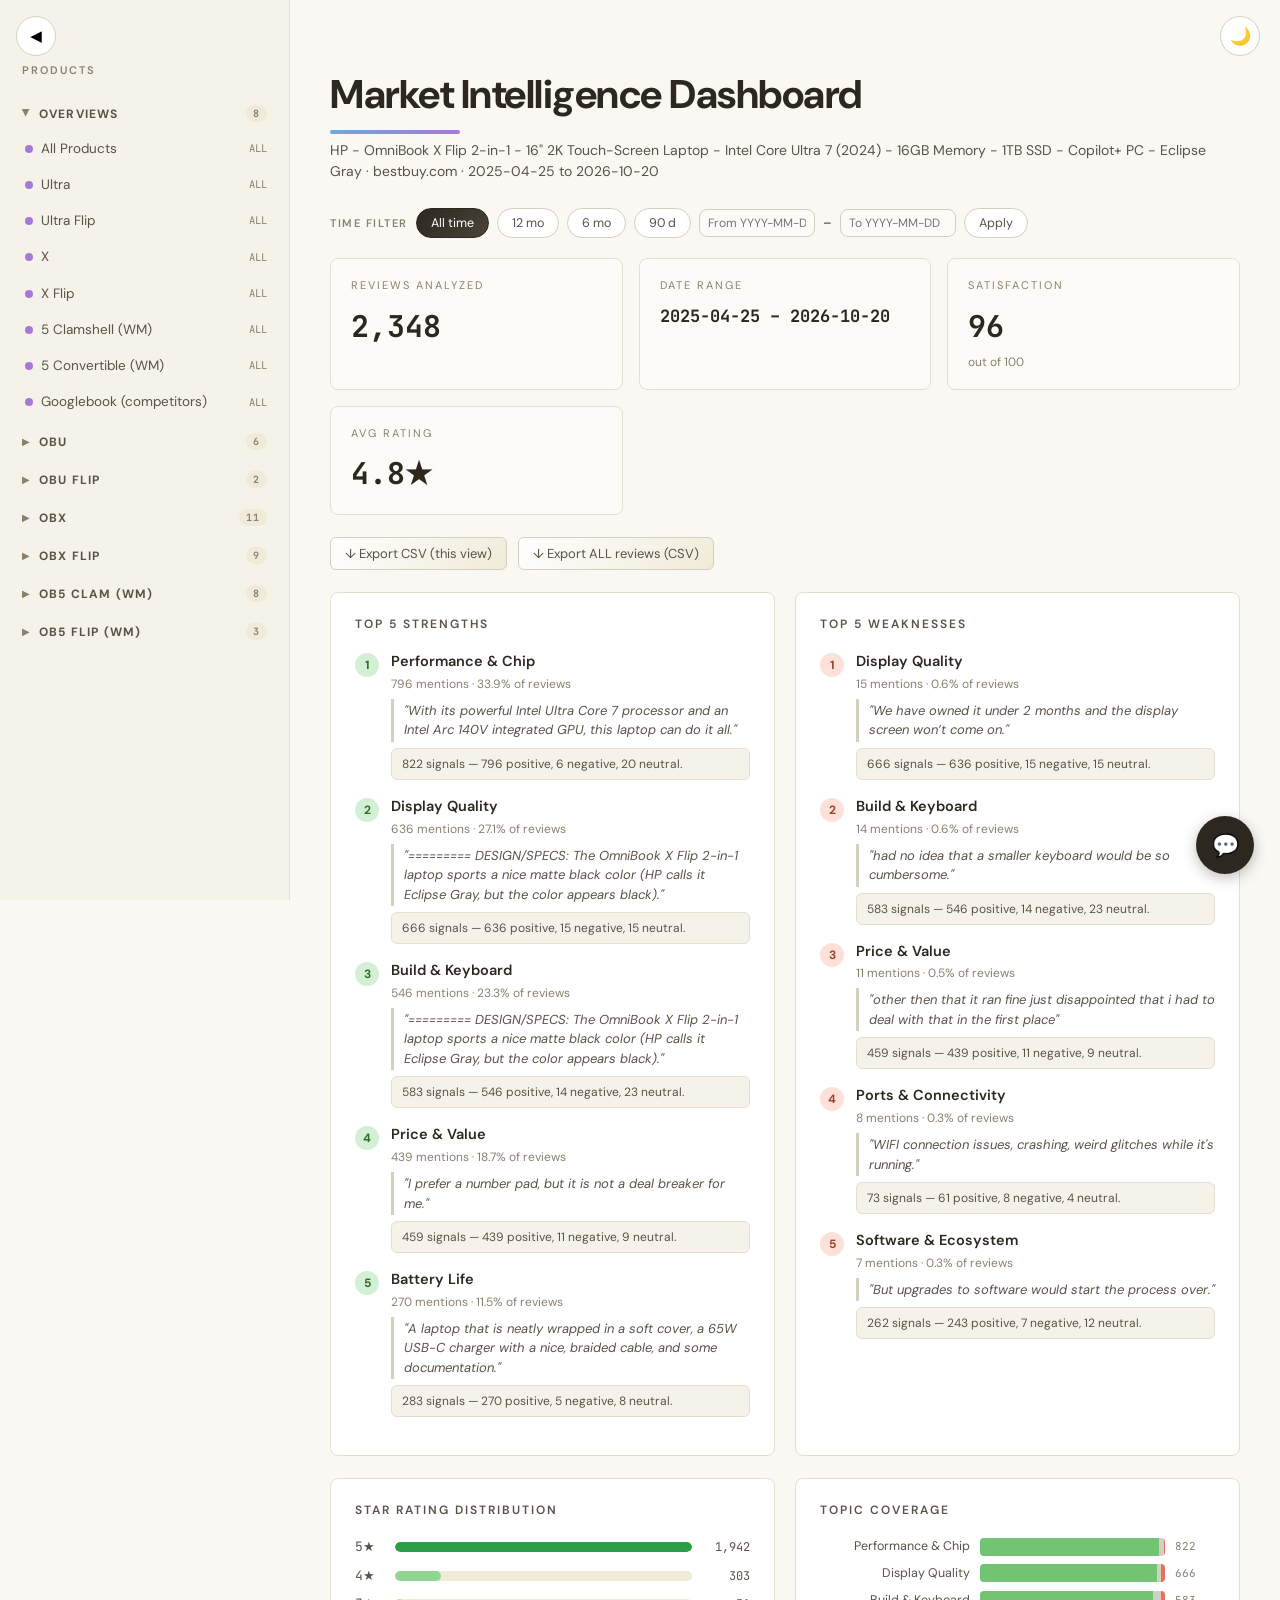
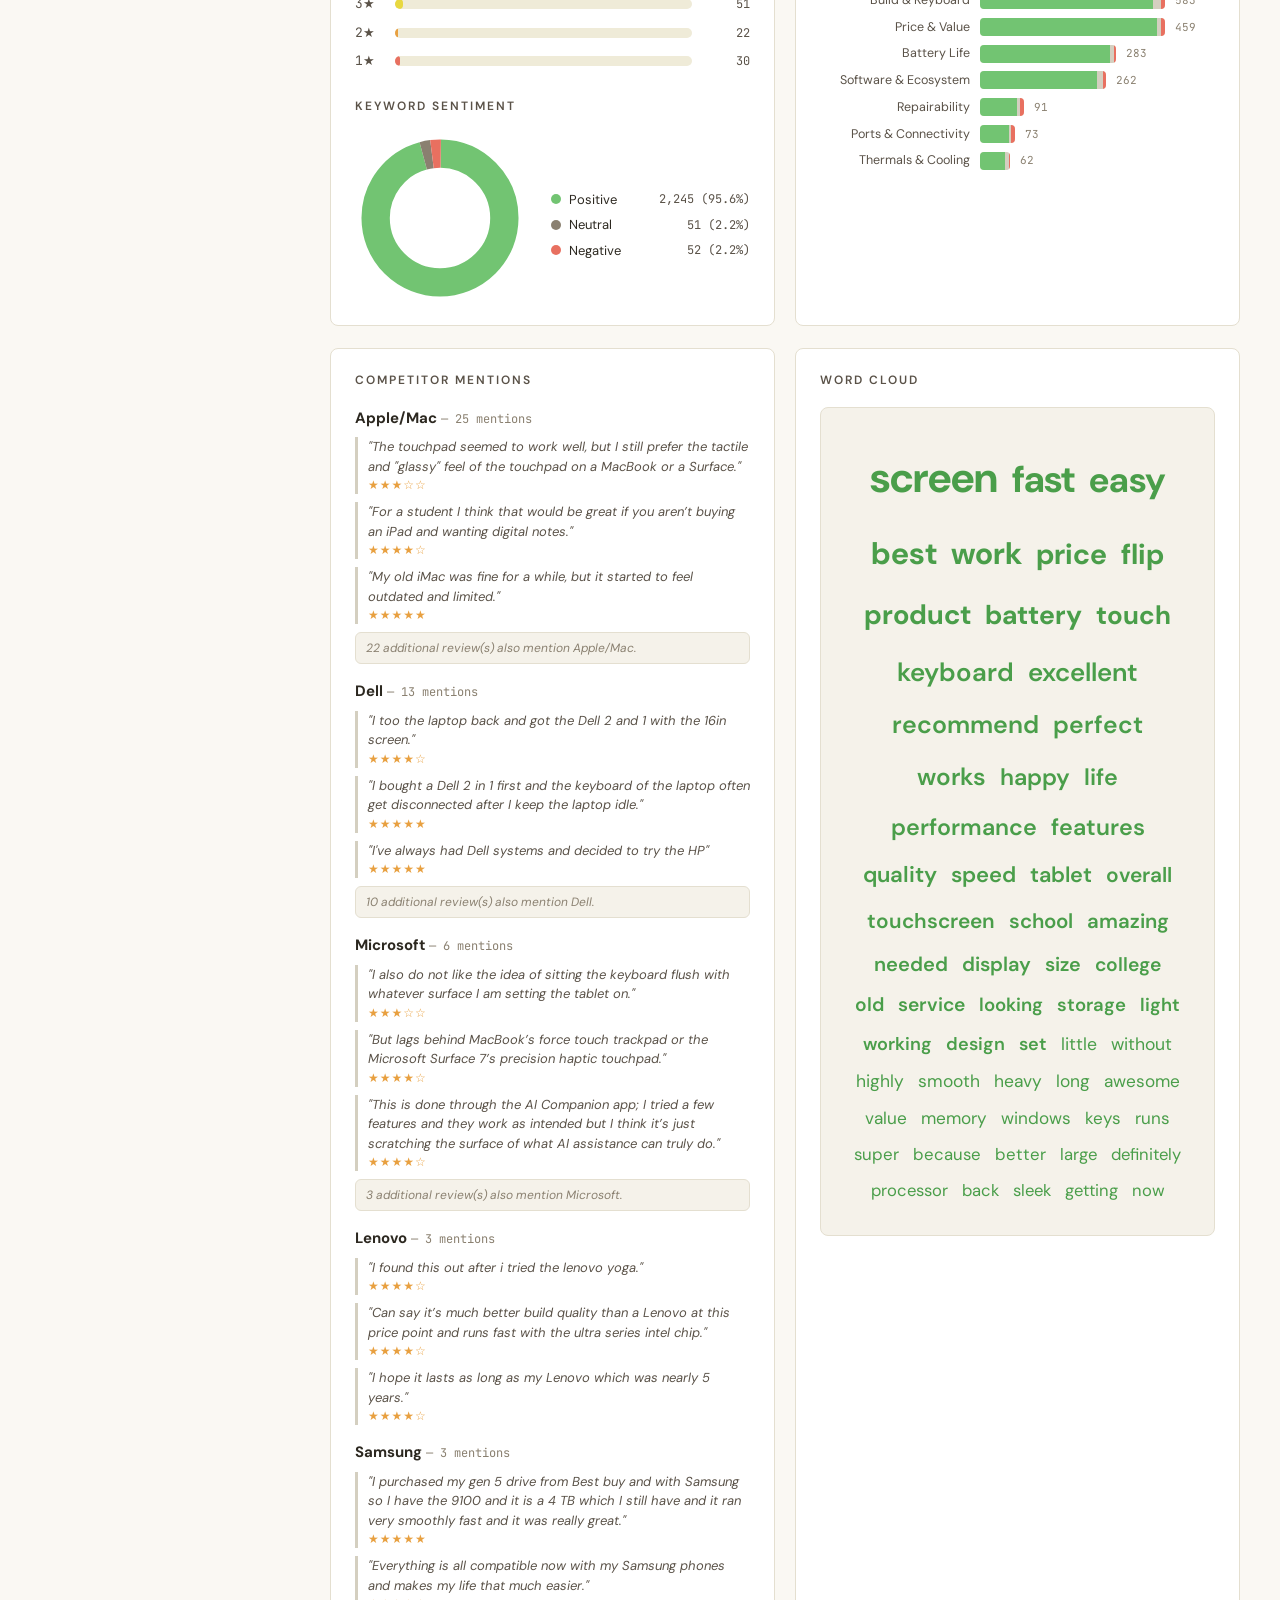
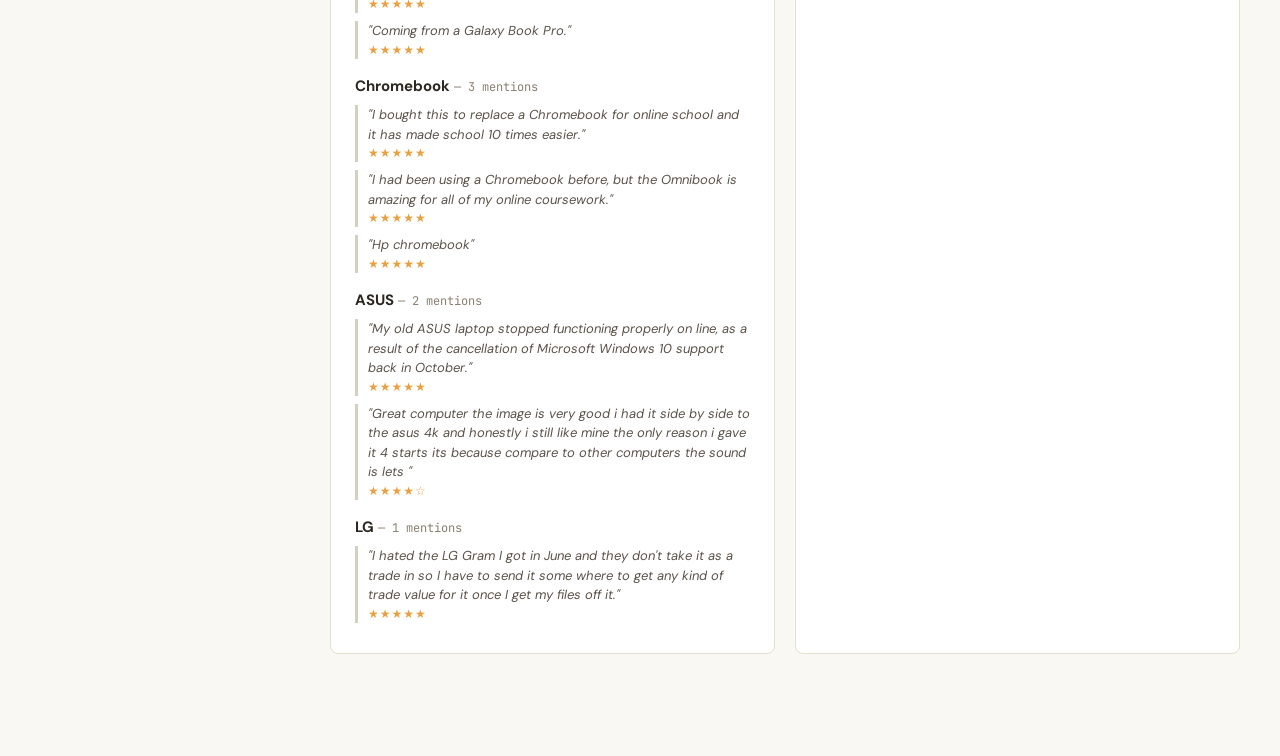
==== commit ce83c95d: "feat: Googlebook competitor set + export-all CSV + cache-busted data fetches" ====
--- a/docs/index.html
+++ b/docs/index.html
@@ -149,7 +149,8 @@
       <div class="kpi"><div class="lbl">Satisfaction</div><div class="val" id="kSat">–</div><div class="sub">out of 100</div></div>
       <div class="kpi"><div class="lbl">Avg Rating</div><div class="val" id="kAvg">–</div></div>
     </div>
-    <button class="btn-export" id="btnCsv">↓ Export CSV</button>
+    <button class="btn-export" id="btnCsv">↓ Export CSV (this view)</button>
+    <button class="btn-export" id="btnCsvAll" style="margin-left:8px" title="Every product, every retailer — HP OmniBook + Googlebook competitors">↓ Export ALL reviews (CSV)</button>
     <div class="grid2">
       <div class="panel"><h3>Top 5 Strengths</h3><div id="strengths"></div></div>
       <div class="panel"><h3>Top 5 Weaknesses</h3><div id="weaknesses"></div></div>
@@ -217,8 +218,8 @@
   </div>
 </div>
 <script>
-const SERIES_LABEL = {Ultra:"OmniBook Ultra", UltraFlip:"OmniBook Ultra Flip", X:"OmniBook X", XFlip:"OmniBook X Flip", FiveClamshell:"OmniBook 5 Clamshell (Walmart)", FiveConvertible:"OmniBook 5 Convertible (Walmart)"};
-const SERIES_ORDER = ["Ultra","UltraFlip","X","XFlip","FiveClamshell","FiveConvertible"];
+const SERIES_LABEL = {Ultra:"OmniBook Ultra", UltraFlip:"OmniBook Ultra Flip", X:"OmniBook X", XFlip:"OmniBook X Flip", FiveClamshell:"OmniBook 5 Clamshell (Walmart)", FiveConvertible:"OmniBook 5 Convertible (Walmart)", Googlebook:"Googlebook (competitors)"};
+const SERIES_ORDER = ["Ultra","UltraFlip","X","XFlip","FiveClamshell","FiveConvertible","Googlebook"];
 const COLORS = {pos:"#72c472", neu:"#8a8070", neg:"#e87060"};
 const OVERVIEWS = [
   {product_key:"all",              name:"All Products",   series_label:"Portfolio"},
@@ -228,6 +229,7 @@
   {product_key:"series_xflip",     name:"X Flip",         series_label:"Series"},
   {product_key:"series_5clam",     name:"5 Clamshell (WM)", series_label:"Series"},
   {product_key:"series_5flip",     name:"5 Convertible (WM)", series_label:"Series"},
+  {product_key:"series_googlebook", name:"Googlebook (competitors)", series_label:"Competitors"},
 ];
 let manifest = [], current = null, reviewsCache = {};
 
@@ -432,6 +434,42 @@
   const a = document.createElement("a");
   a.href = URL.createObjectURL(new Blob(["﻿"+csv], {type:"text/csv"}));
   a.download = key + "_reviews.csv"; a.click();
+};
+
+// Export ALL reviews — every product in the manifest (HP + competitor sets),
+// with brand / series / retailer columns so it can be pivoted in Excel.
+$("btnCsvAll").onclick = async () => {
+  const btn = $("btnCsvAll"), label = btn.textContent;
+  btn.disabled = true; btn.textContent = "Preparing…";
+  try {
+    const prods = manifest.filter(p => (p.review_count || p.total || 0) > 0);
+    const parts = await Promise.all(prods.map(async p => {
+      const revs = reviewsCache[p.product_key] ||
+        (reviewsCache[p.product_key] = await j("data/" + p.product_key + "/reviews_sanitized.json").catch(() => []));
+      const retailer = p.retailer === "walmart" ? "Walmart US" : (p.market === "CA" ? "Best Buy CA" : "Best Buy US");
+      return revs.map(r => ({ ...r,
+        brand: p.brand || "HP",
+        series: SERIES_LABEL[p.series] || p.series || "",
+        product_key: p.product_key,
+        product_name: r.product_name || p.name || "",
+        retailer }));
+    }));
+    const rows = parts.flat().sort((a, b) => (b.submitted_at || "").localeCompare(a.submitted_at || ""));
+    const cols = ["review_id","submitted_at","rating","title","body","brand","series","product_name","product_key",
+                  "retailer","market","sku","topics","competitors","is_recommended","helpful_votes","verified"];
+    const csv = [cols.join(",")].concat(rows.map(r => cols.map(c => {
+      let v = r[c]; v = v === null || v === undefined ? "" : String(v);
+      return '"' + v.replace(/"/g,'""').replace(/\r?\n/g," ") + '"';
+    }).join(","))).join("\n");
+    const a = document.createElement("a");
+    a.href = URL.createObjectURL(new Blob(["﻿" + csv], {type:"text/csv"}));
+    a.download = "all_reviews_" + (DATA_VER || new Date().toISOString().slice(0,10)) + ".csv";
+    a.click();
+    btn.textContent = `✓ ${rows.length.toLocaleString()} reviews exported`;
+    setTimeout(() => { btn.textContent = label; }, 3000);
+  } catch (e) {
+    btn.textContent = "Export failed — retry"; setTimeout(() => { btn.textContent = label; }, 3000);
+  } finally { btn.disabled = false; }
 };
 
 // ── AI chat ──────────────────────────────────────────────────────────────
@@ -678,7 +716,8 @@
 <script id="ui2js">
 /* ═══ UI v2: sidebar groups · display names · GSAP motion · time filter · compare ═══ */
 const ABBREV = { Ultra:"OBU", UltraFlip:"OBU Flip", X:"OBX", XFlip:"OBX Flip",
-                 FiveClamshell:"OB5 Clam (WM)", FiveConvertible:"OB5 Flip (WM)" };
+                 FiveClamshell:"OB5 Clam (WM)", FiveConvertible:"OB5 Flip (WM)",
+                 Googlebook:"Googlebook" };
 
 // ── Normalized display name: 16" Ultra 7 255U · 16GB/1TB ──
 function displayName(p) {
@@ -702,6 +741,8 @@
   let ssd = (n.match(/(\d+)\s*TB/i) || [])[1];
   ssd = ssd ? ssd + "TB" : ((n.match(/(\d{3,4})\s*GB\s*SSD/i) || n.match(/SSD[^0-9]*(\d{3,4})\s*GB/i) || [])[1] || "") && ((n.match(/(\d{3,4})\s*GB\s*SSD/i) || [])[1] + "GB" || "");
   const bits = [];
+  // Competitor sets: brand is the key identifier — lead with it.
+  if (p.series === "Googlebook" || p.competitor) bits.push(p.brand || n.split(/\s+-\s+|\s+/)[0]);
   if (size) bits.push(size + '"');
   if (cpu) bits.push(cpu);
   const spec = [ram ? ram + "GB" : "", ssd].filter(Boolean).join("/");
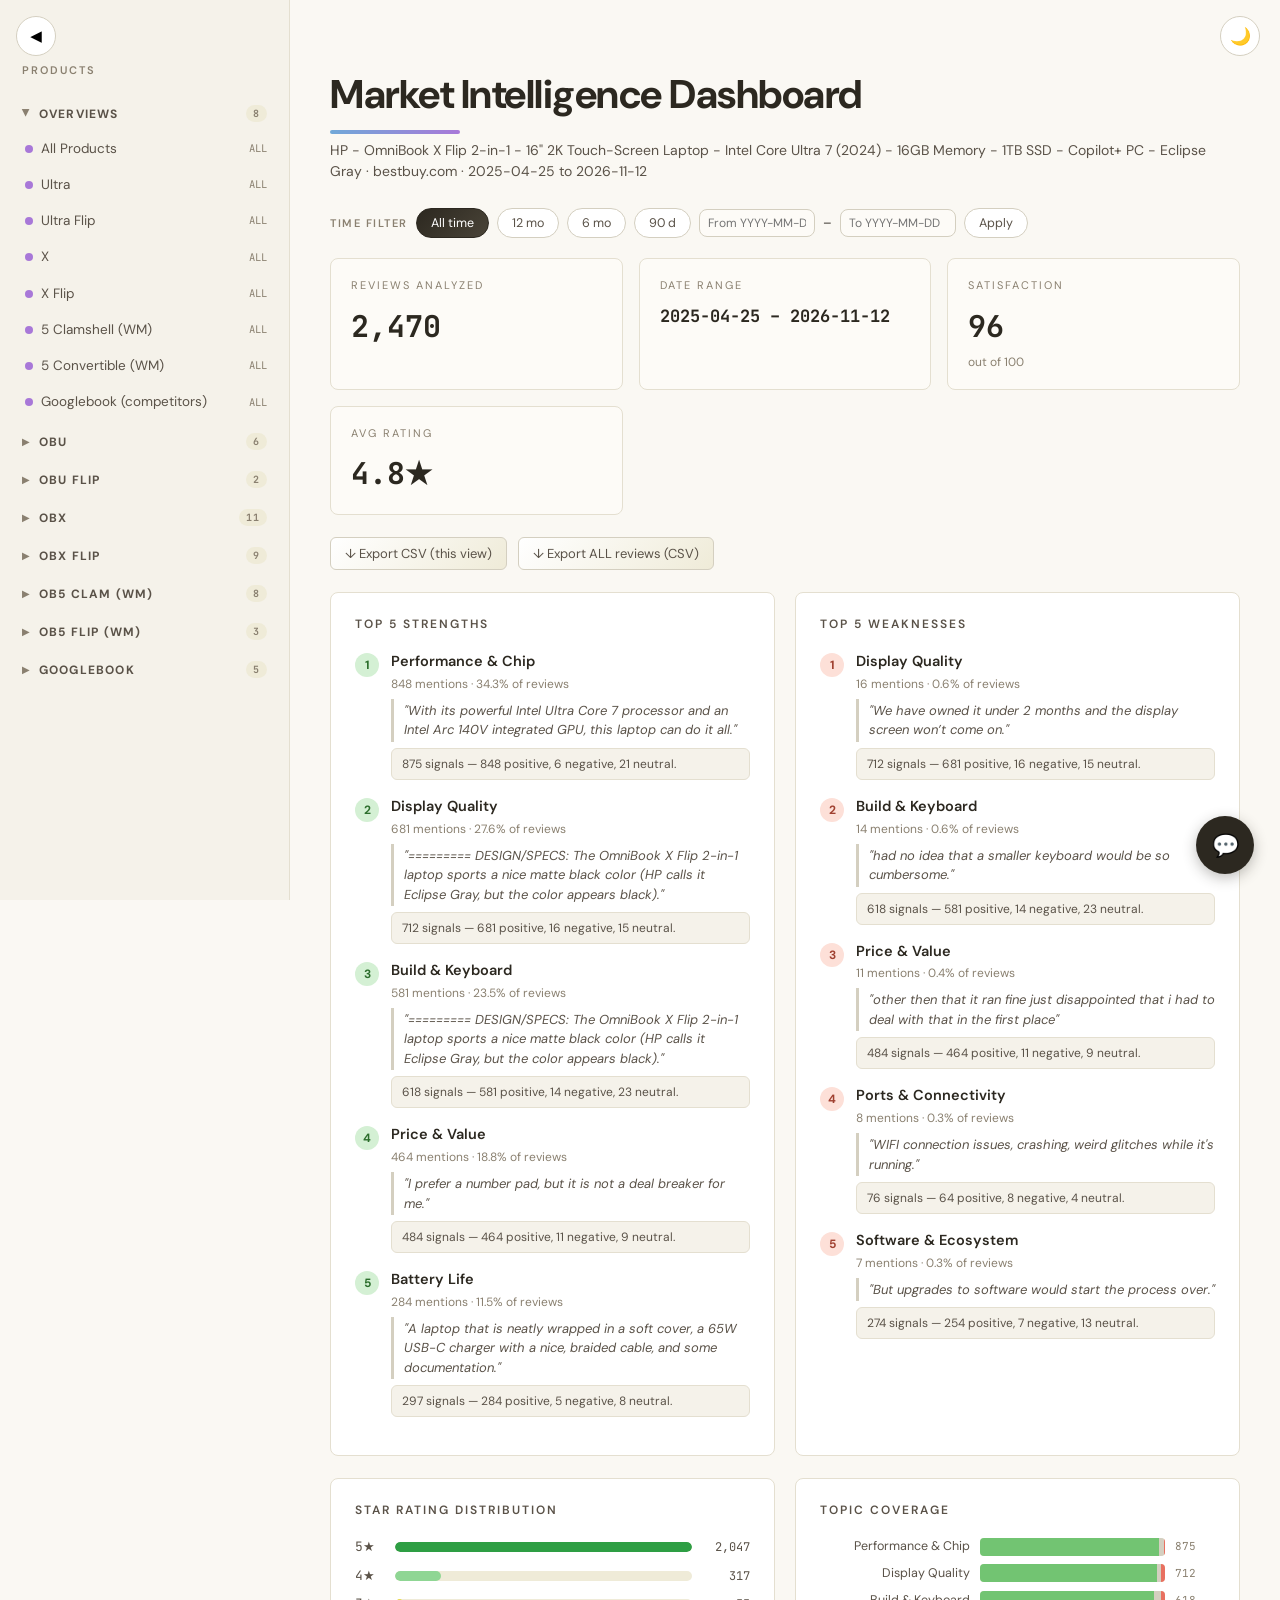
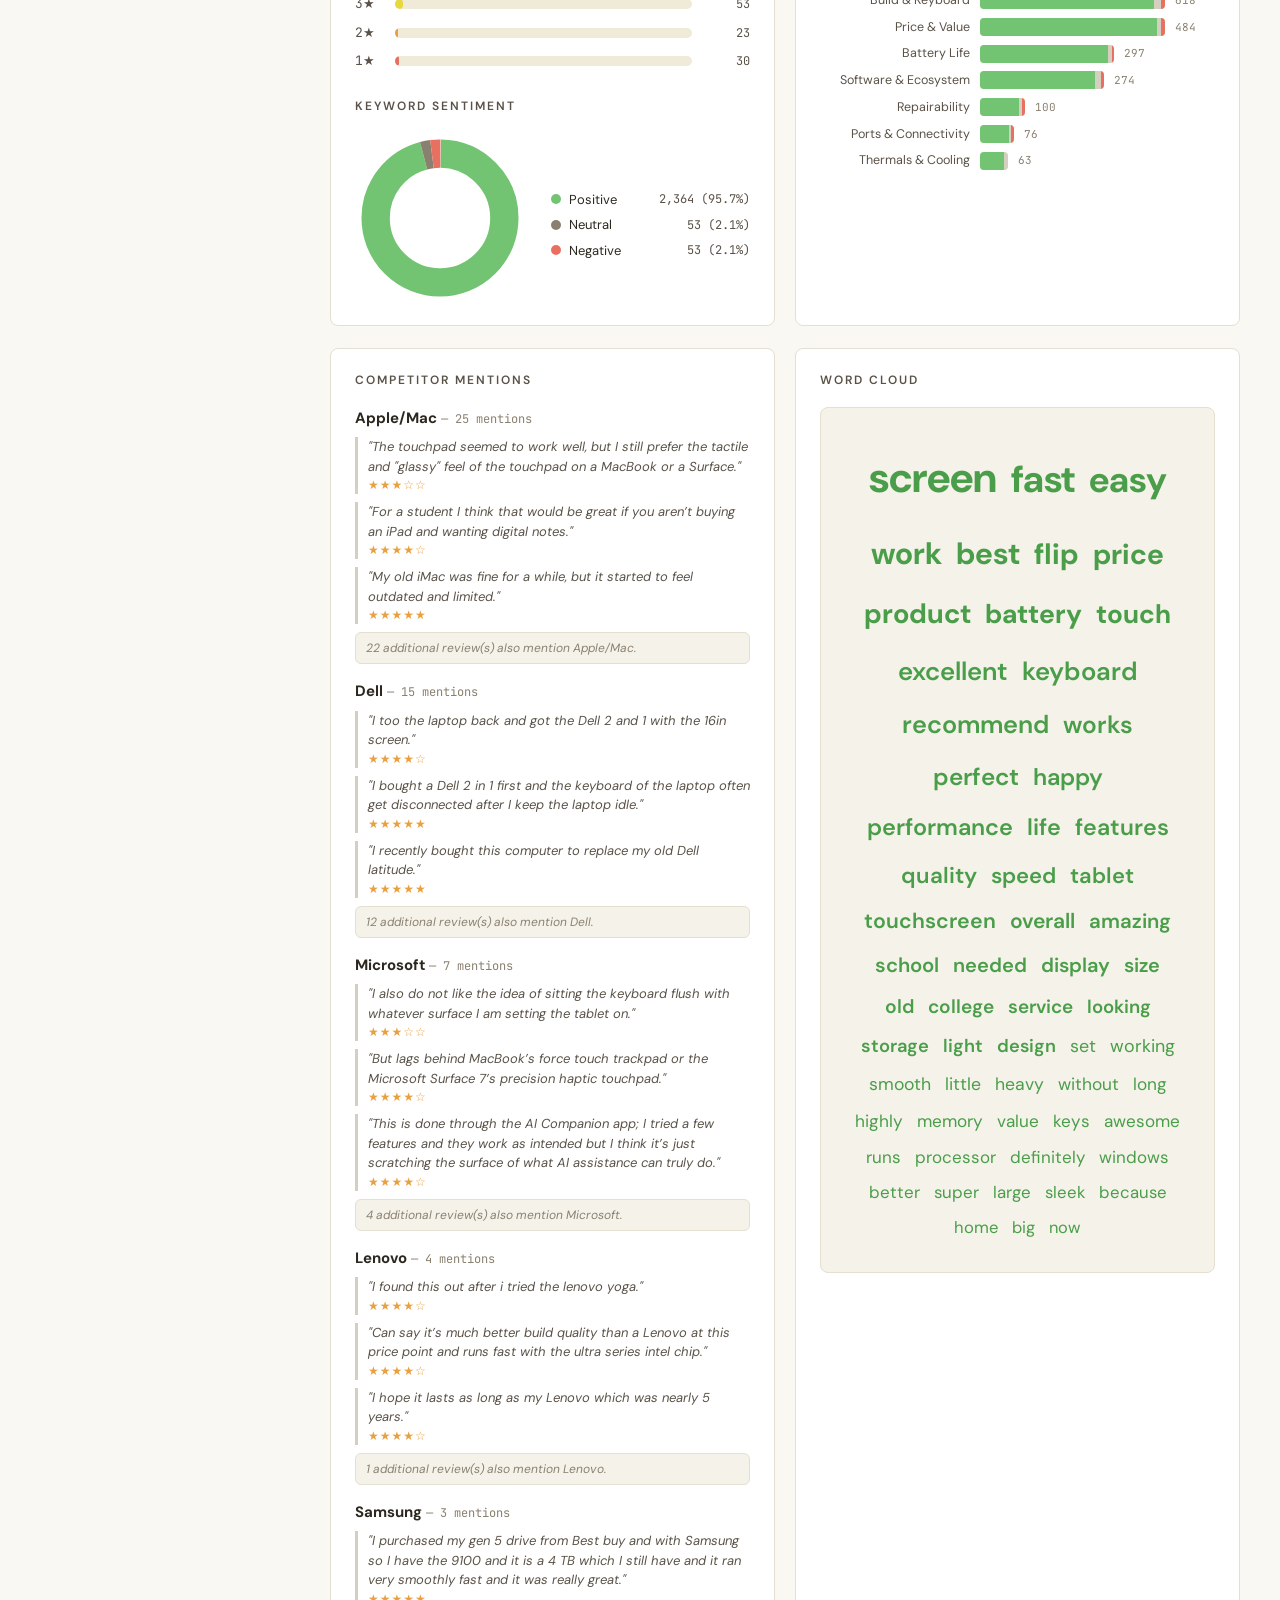
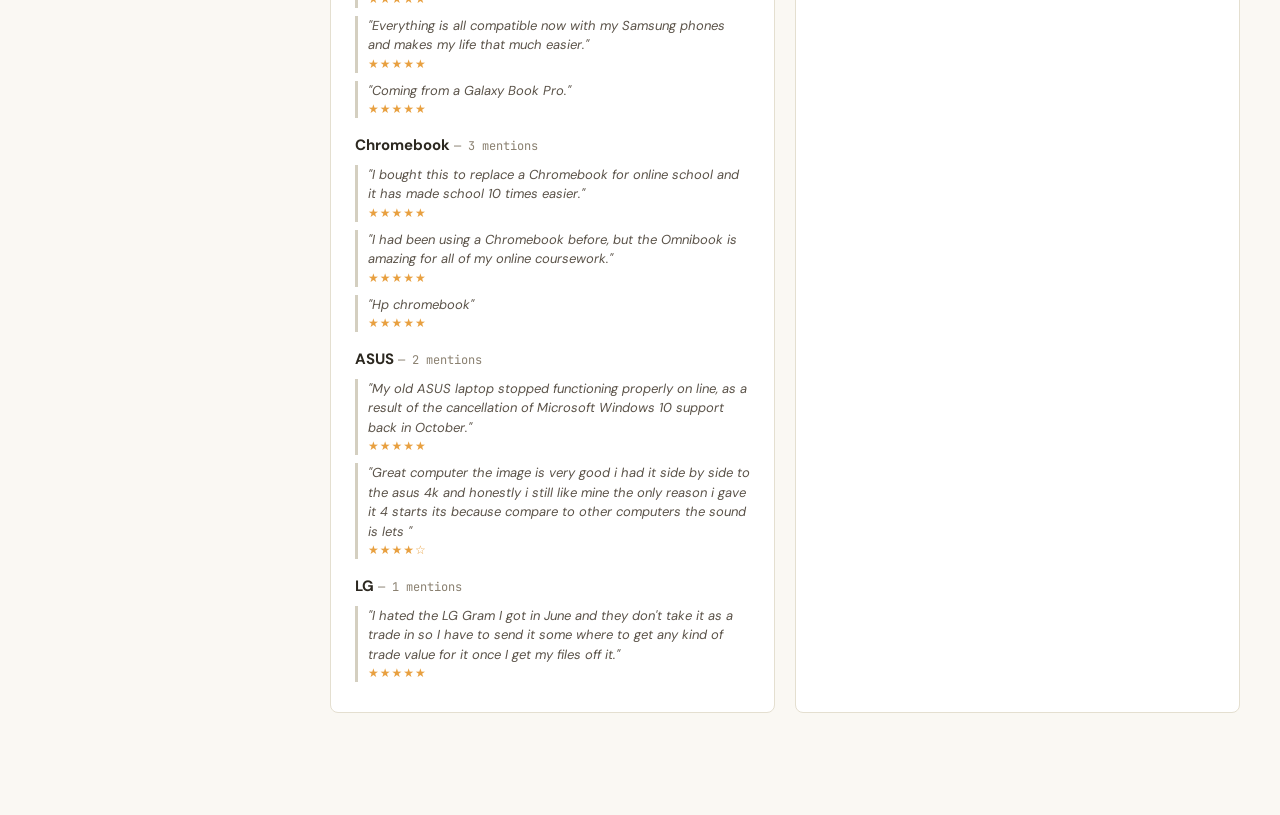
==== commit 51ce49a1: "data: weekly refresh 2026-11-13" ====
--- a/docs/index.html
+++ b/docs/index.html
@@ -3,6 +3,7 @@
 <head>
 <meta charset="UTF-8">
 <meta name="viewport" content="width=device-width, initial-scale=1.0">
+<meta name="robots" content="noindex, nofollow, noarchive">
 <title>Market Intelligence Dashboard — HP OmniBook Ultra / X</title>
 <link rel="icon" href="data:image/svg+xml,<svg xmlns=%22http://www.w3.org/2000/svg%22 viewBox=%220 0 100 100%22><text y=%22.9em%22 font-size=%2290%22>📊</text></svg>">
 <link href="https://fonts.googleapis.com/css2?family=JetBrains+Mono:wght@400;600;700&family=Instrument+Serif:ital@0;1&family=DM+Sans:wght@400;500;600;700&display=swap" rel="stylesheet">
@@ -438,6 +439,9 @@
 
 // Export ALL reviews — every product in the manifest (HP + competitor sets),
 // with brand / series / retailer columns so it can be pivoted in Excel.
+// Bulk export is only offered on the login-protected host, never on the old
+// public github.io site.
+if (/github\.io$/i.test(location.hostname)) $("btnCsvAll").style.display = "none";
 $("btnCsvAll").onclick = async () => {
   const btn = $("btnCsvAll"), label = btn.textContent;
   btn.disabled = true; btn.textContent = "Preparing…";
